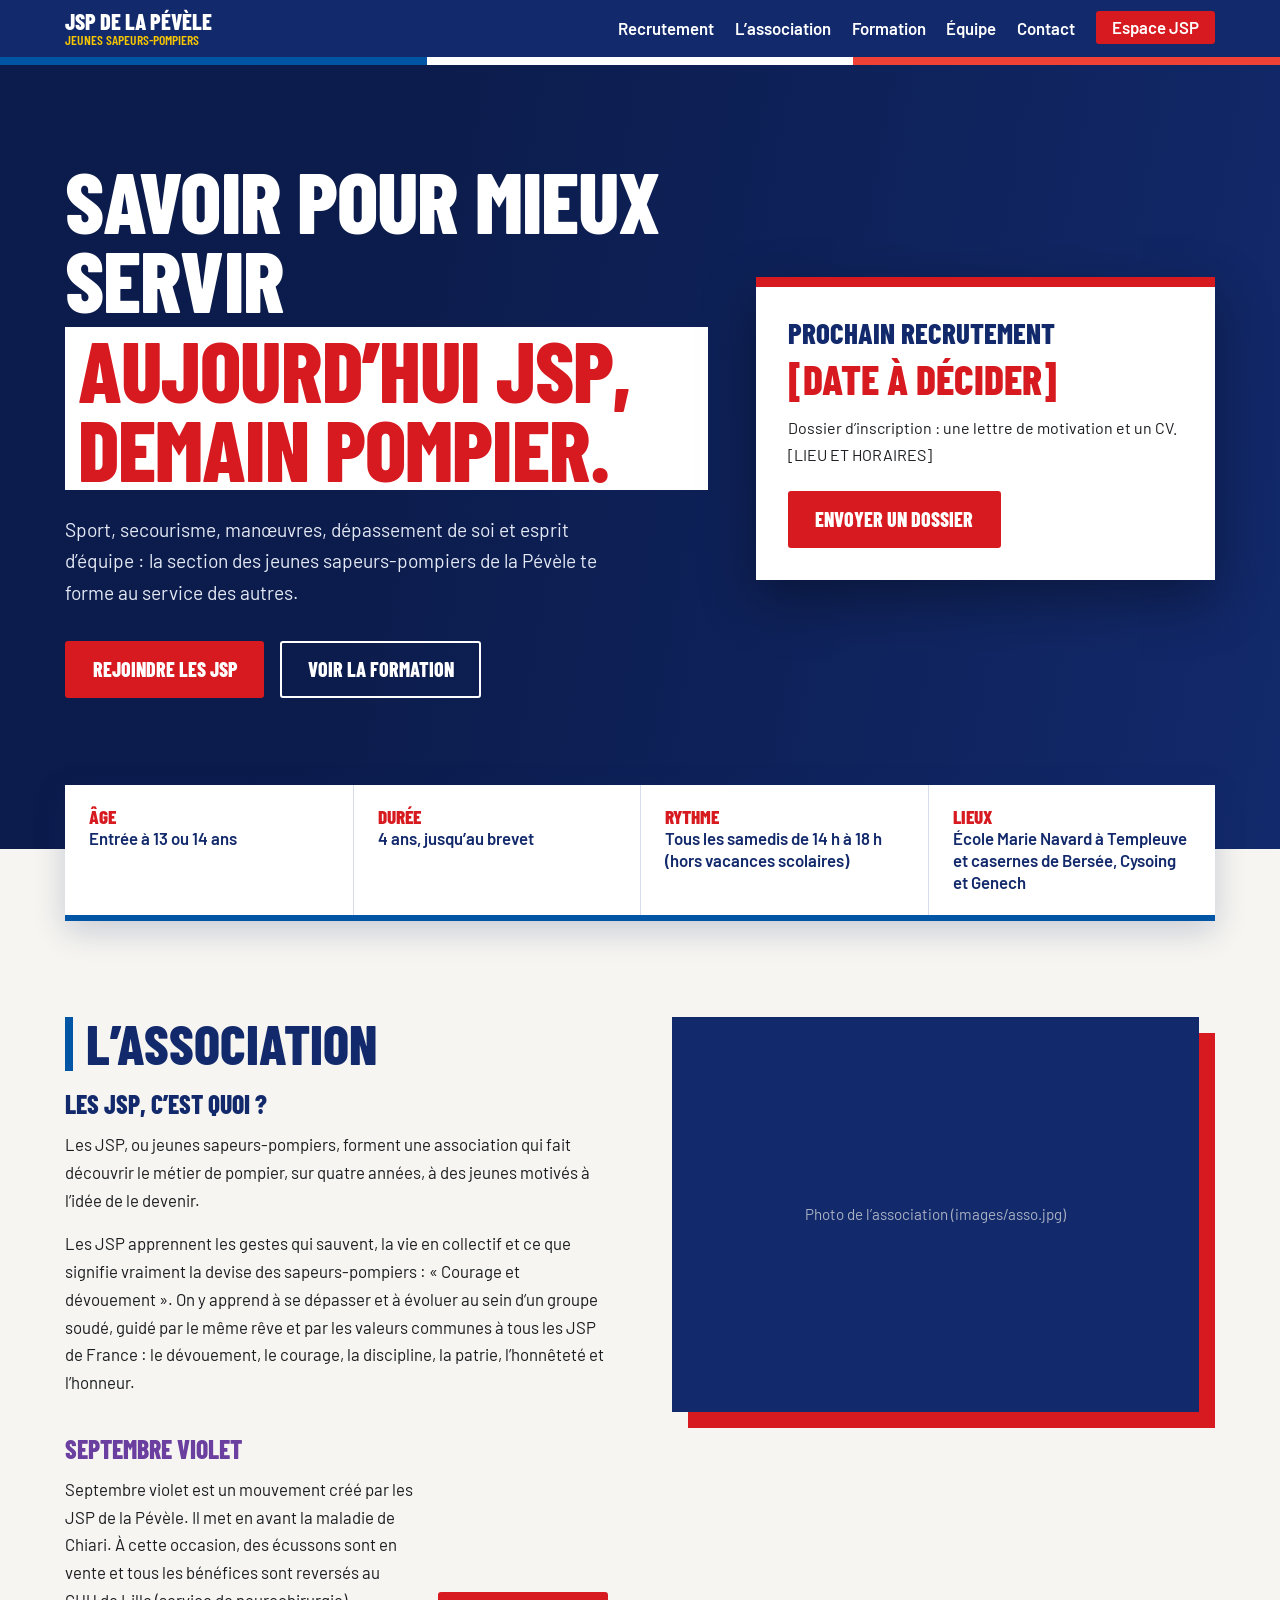
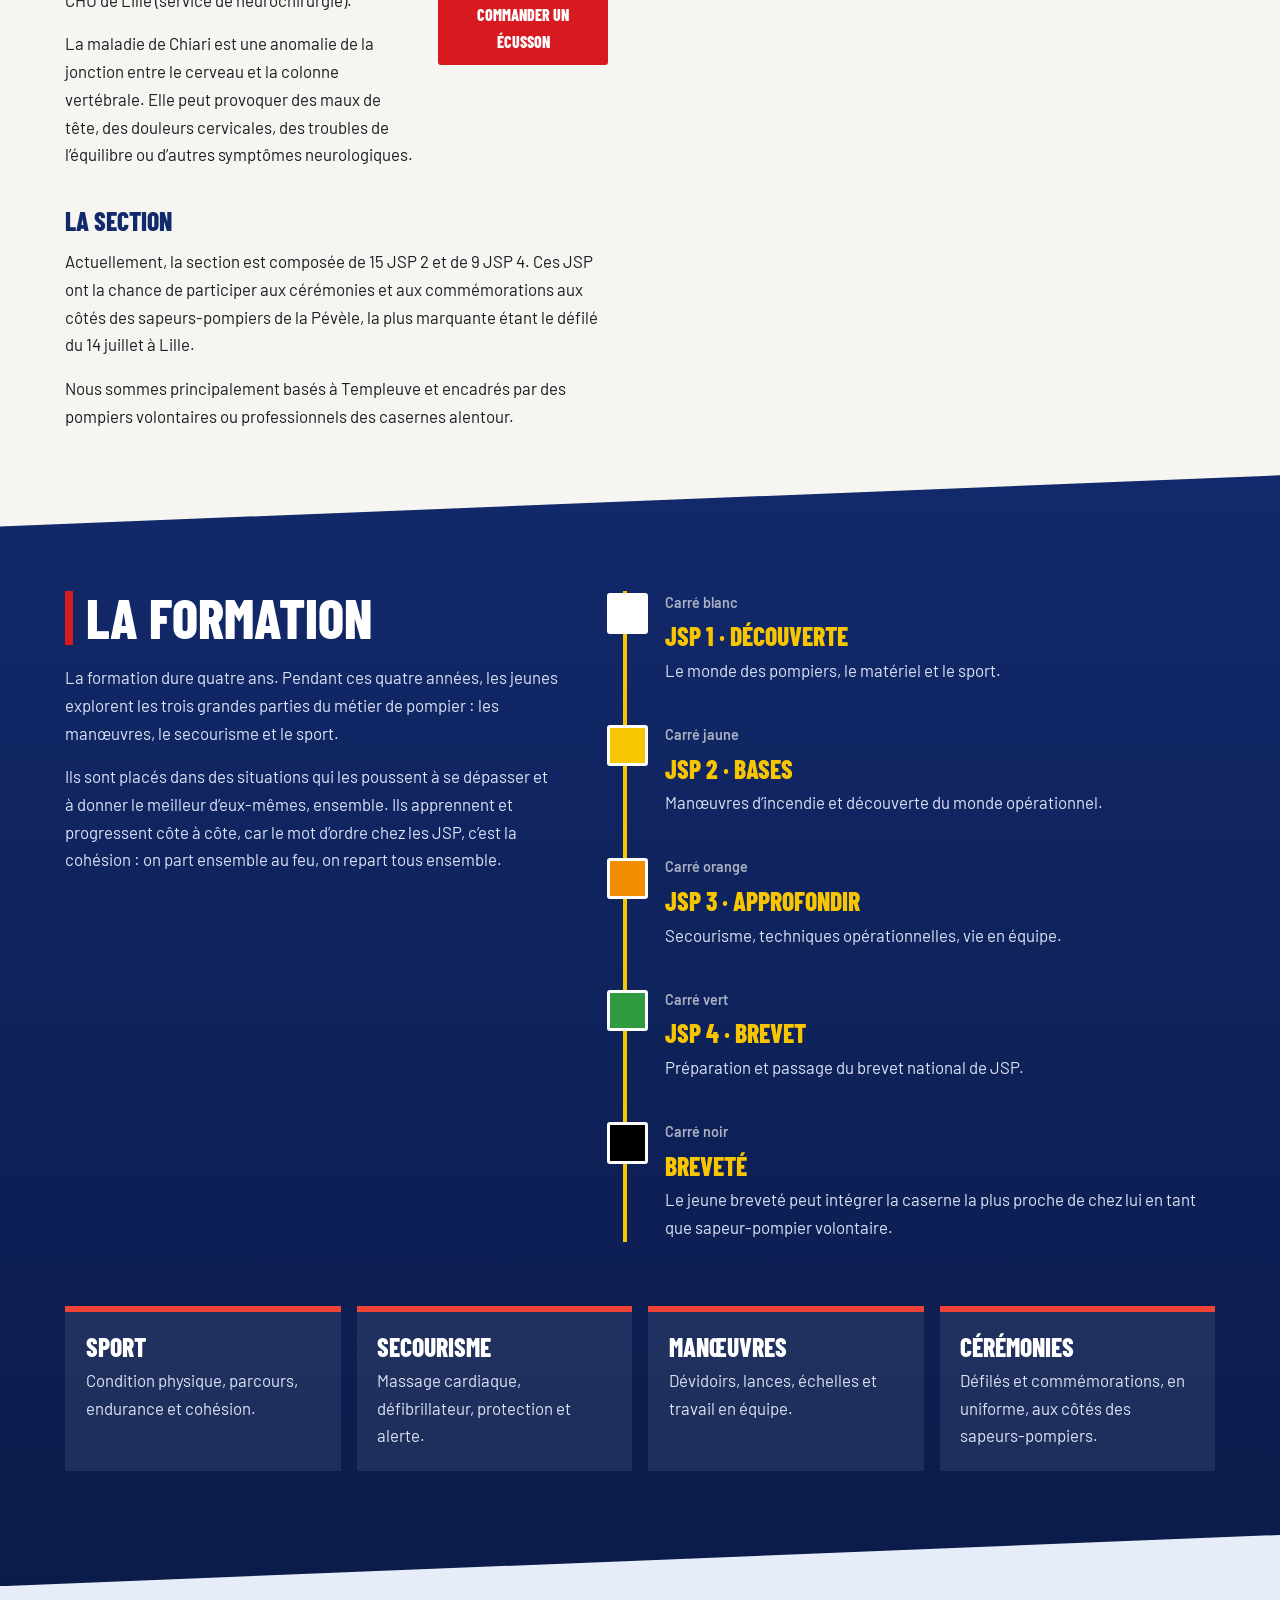
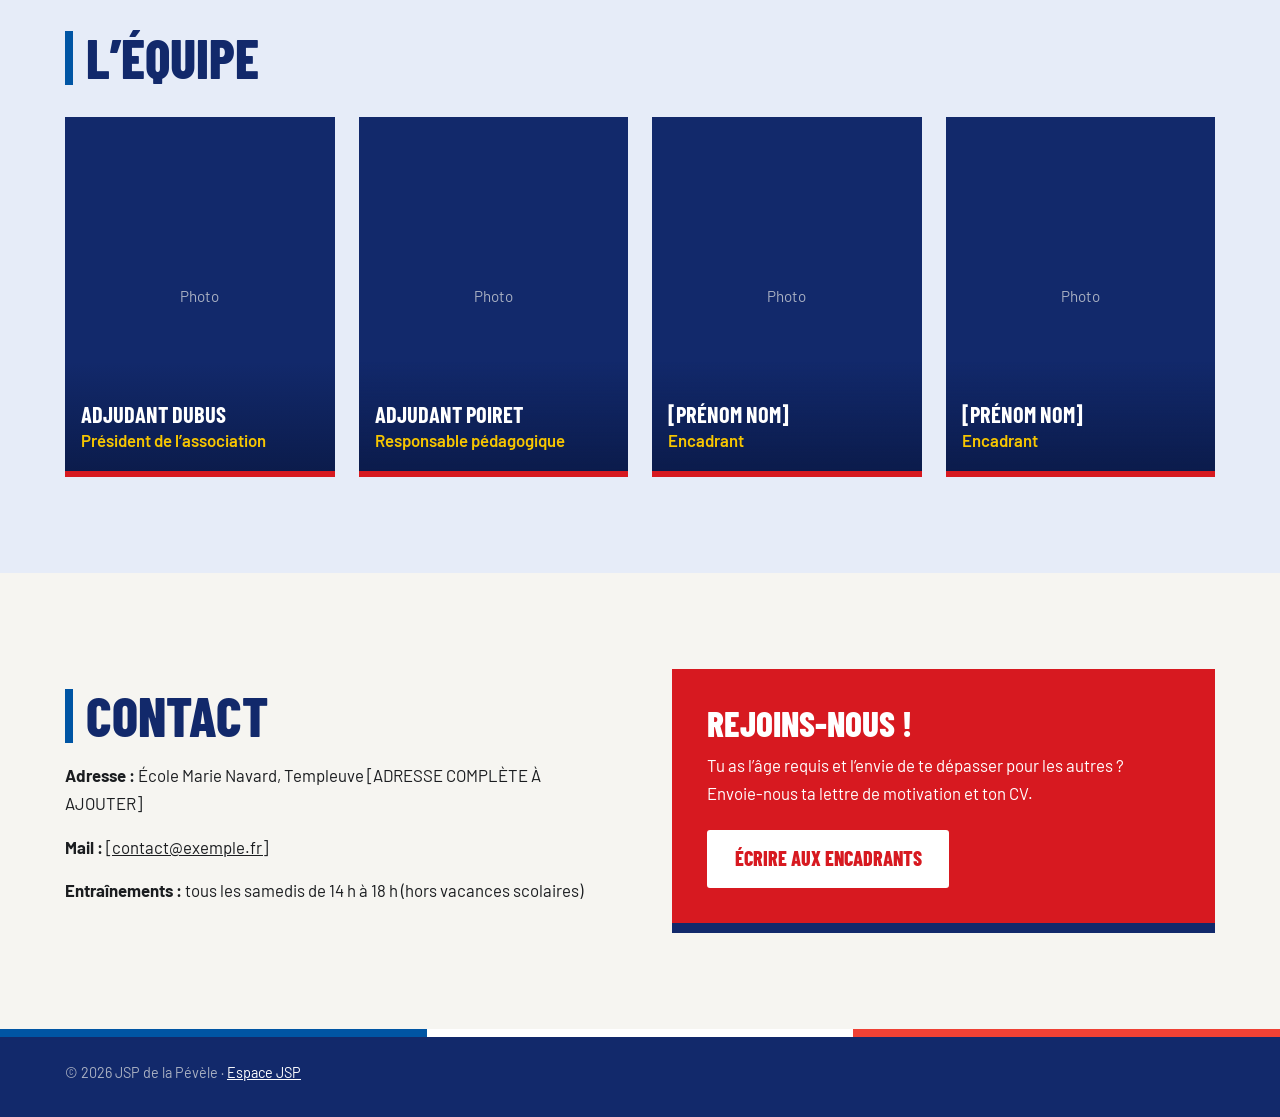
==== index.html @ c18fef90 "Add files via upload" ====
<!DOCTYPE html> <!-- Indique au navigateur que c'est une page web moderne (HTML5) -->
<!--
  ============ NOTE : OÙ METTRE LES PHOTOS ET LES DOSSIERS ============
  Dans ton dépôt GitHub, tout se range comme ça :
    index.html ............. cette page (page publique)
    style.css .............. les couleurs et la mise en page
    espace-jsp.html ........ l'espace JSP CHIFFRÉ (fabriqué par outil-chiffrement.html, ne pas le modifier à la main)
    images/ ................ TOUTES les photos du site (publiques, visibles par tout le monde) :
        logo.png ........... le logo (de préférence sur fond transparent)
        hero.jpg ........... la grande photo horizontale du haut de la page d'accueil
        asso.jpg ........... la photo de la section « L'association »
        ecusson.png ........ l'écusson Septembre violet (section « L'association »)
        membre1.jpg à membre4.jpg ... les photos des membres de l'équipe (format portrait)
    prive/ ................. sur TON ordinateur uniquement (jamais publié) :
        espace-jsp.html .... la version en clair de l'espace JSP (celle que tu modifies)
        docs/ .............. les PDF de l'espace JSP (reglement.pdf, secourisme.pdf...)
  Les noms de fichiers doivent être écrits exactement pareil, avec les mêmes majuscules et la même extension.
-->
<html lang="fr"> <!-- Début de la page ; lang="fr" = en français -->
<head> <!-- Début des infos techniques (invisibles sur la page) -->
<meta charset="utf-8"> <!-- Affiche correctement les accents -->
<meta name="viewport" content="width=device-width, initial-scale=1"> <!-- Adapte la page à la largeur d'un téléphone -->
<title>JSP de la Pévèle – Jeunes sapeurs-pompiers</title> <!-- Titre de l'onglet et des résultats Google -->
<meta name="description" content="Section de jeunes sapeurs-pompiers de la Pévèle : formation, recrutement et présentation de l’association."> <!-- Phrase affichée sous le titre dans Google -->
<link rel="icon" href="images/logo.png"> <!-- Petite icône de l'onglet (ton logo). NOTE : le fichier se trouve dans le dossier images/ et s'appelle logo.png -->
<link rel="preconnect" href="https://fonts.googleapis.com"> <!-- Prépare la connexion à Google Fonts -->
<link rel="preconnect" href="https://fonts.gstatic.com" crossorigin> <!-- Idem pour les fichiers de polices -->
<link href="https://fonts.googleapis.com/css2?family=Barlow+Condensed:wght@600;800&family=Barlow:wght@400;600&display=swap" rel="stylesheet"> <!-- Charge les polices Barlow Condensed (titres) et Barlow (texte) -->
<link rel="stylesheet" href="style.css"> <!-- Relie la page au fichier de style -->
</head> <!-- Fin des infos techniques -->
<body> <!-- Début de la partie visible -->

<header class="entete"> <!-- Barre bleue du haut, avec bande tricolore dessous -->
  <div class="wrap"> <!-- Conteneur centré -->
    <a class="marque" href="#haut"> <!-- Logo + nom : un clic remonte en haut -->
      <img src="images/logo.png" alt="" onerror="this.style.display='none'"> <!-- Ton logo (images/logo.png) ; caché s'il n'existe pas encore -->
      <span>JSP de la Pévèle<small>Jeunes sapeurs-pompiers</small></span> <!-- Nom de l'asso et sous-titre en petit jaune -->
    </a> <!-- Fin du lien logo + nom -->
    <nav aria-label="Navigation principale"> <!-- Zone de navigation -->
      <ul class="menu"> <!-- Liste des liens -->
        <li><a href="#recrutement">Recrutement</a></li> <!-- Descend à la carte de recrutement -->
        <li><a href="#asso">L’association</a></li> <!-- Descend à la présentation -->
        <li><a href="#formation">Formation</a></li> <!-- Descend à la formation -->
        <li><a href="#equipe">Équipe</a></li> <!-- Descend à l'équipe -->
        <li><a href="#contact">Contact</a></li> <!-- Descend au contact -->
        <li><a class="acces" href="espace-jsp.html">Espace JSP</a></li> <!-- Bouton rouge vers l'espace protégé -->
      </ul> <!-- Fin de la liste -->
    </nav> <!-- Fin de la navigation -->
  </div> <!-- Fin du conteneur -->
</header> <!-- Fin de l'en-tête -->

<main id="haut"> <!-- Contenu principal ; id="haut" = cible du lien du logo -->

  <div class="hero"> <!-- Grand écran d'accueil avec la photo de fond. NOTE PHOTO : mets ta grande photo horizontale dans le dossier images/ sous le nom hero.jpg (pour changer le nom, modifie la ligne « .hero » dans style.css) -->
    <div class="wrap"> <!-- Conteneur centré : deux colonnes (texte / carte) -->
      <div> <!-- Colonne de gauche : titre et boutons -->
        <h1>Savoir pour mieux servir <span>Aujourd’hui JSP, demain pompier.</span></h1> <!-- Gros titre ; le span met la 2e partie en rouge sur blanc -->
        <p>Sport, secourisme, manœuvres, dépassement de soi et esprit d’équipe : la section des jeunes sapeurs-pompiers de la Pévèle te forme au service des autres.</p> <!-- Phrase d'accroche -->
        <div class="boutons"> <!-- Groupe de deux boutons -->
          <a class="btn" href="#recrutement">Rejoindre les JSP</a> <!-- Bouton rouge vers le recrutement -->
          <a class="btn clair" href="#formation">Voir la formation</a> <!-- Bouton transparent vers la formation -->
        </div> <!-- Fin des boutons -->
      </div> <!-- Fin de la colonne de gauche -->
      <aside class="carte-recrut" id="recrutement"> <!-- Colonne de droite : carte blanche du prochain recrutement -->
        <h2>Prochain recrutement</h2> <!-- Titre de la carte -->
        <p class="date">[DATE À DÉCIDER]</p> <!-- Date en grand : remplace le texte entre crochets quand elle sera connue -->
        <p>Dossier d’inscription : une lettre de motivation et un CV. [LIEU ET HORAIRES]</p> <!-- Ce qu'il faut savoir pour candidater -->
        <a class="btn" href="#contact">Envoyer un dossier</a> <!-- Bouton qui descend vers le contact -->
      </aside> <!-- Fin de la carte -->
    </div> <!-- Fin du conteneur -->
  </div> <!-- Fin du hero -->

  <div class="wrap essentiel"> <!-- Bandeau « l'essentiel » qui chevauche le bas du hero -->
    <div><h3>Âge</h3><p>Entrée à 13 ou 14 ans</p></div> <!-- Info 1 : âge d'entrée -->
    <div><h3>Durée</h3><p>4 ans, jusqu’au brevet</p></div> <!-- Info 2 : durée de la formation -->
    <div><h3>Rythme</h3><p>Tous les samedis de 14 h à 18 h (hors vacances scolaires)</p></div> <!-- Info 3 : quand ont lieu les séances -->
    <div><h3>Lieux</h3><p>École Marie Navard à Templeuve et casernes de Bersée, Cysoing et Genech</p></div> <!-- Info 4 : où -->
  </div> <!-- Fin du bandeau -->

  <section id="asso"> <!-- Section de présentation de l'association -->
    <div class="wrap deux haut"> <!-- Deux colonnes : texte à gauche, photo à droite (en haut) -->
      <div class="asso-texte"> <!-- Colonne de texte -->
        <h2>L’association</h2> <!-- Titre -->

        <h3>Les JSP, c’est quoi ?</h3> <!-- Premier sous-titre -->
        <p>Les JSP, ou jeunes sapeurs-pompiers, forment une association qui fait découvrir le métier de pompier, sur quatre années, à des jeunes motivés à l’idée de le devenir.</p> <!-- Premier paragraphe -->
        <p>Les JSP apprennent les gestes qui sauvent, la vie en collectif et ce que signifie vraiment la devise des sapeurs-pompiers : « Courage et dévouement ». On y apprend à se dépasser et à évoluer au sein d’un groupe soudé, guidé par le même rêve et par les valeurs communes à tous les JSP de France : le dévouement, le courage, la discipline, la patrie, l’honnêteté et l’honneur.</p> <!-- Deuxième paragraphe : les valeurs -->

        <h3 class="titre-violet">Septembre violet</h3> <!-- Sous-titre en violet : l'opération de solidarité -->
        <div class="violet"> <!-- Bloc à deux colonnes : texte à gauche, écusson à droite -->
          <div> <!-- Colonne de texte -->
            <p>Septembre violet est un mouvement créé par les JSP de la Pévèle. Il met en avant la maladie de Chiari. À cette occasion, des écussons sont en vente et tous les bénéfices sont reversés au CHU de Lille (service de neurochirurgie).</p> <!-- Présentation de l'opération -->
            <p>La maladie de Chiari est une anomalie de la jonction entre le cerveau et la colonne vertébrale. Elle peut provoquer des maux de tête, des douleurs cervicales, des troubles de l’équilibre ou d’autres symptômes neurologiques.</p> <!-- Explication de la maladie -->
          </div> <!-- Fin de la colonne de texte -->
          <figure> <!-- Colonne de droite : l'écusson et le lien pour en commander -->
            <img src="images/ecusson.png" alt="Écusson Septembre violet" onerror="this.style.display='none'"> <!-- NOTE PHOTO : mets l'image de l'écusson dans le dossier images/ sous le nom ecusson.png ; cachée tant qu'elle n'existe pas -->
            <a class="btn" href="#contact">Commander un écusson</a> <!-- Bouton de commande. NOTE : remplace #contact par le lien de commande, par exemple https://... -->
          </figure> <!-- Fin de la colonne de l'écusson -->
        </div> <!-- Fin du bloc Septembre violet -->

        <h3>La section</h3> <!-- Sous-titre : la section aujourd'hui -->
        <p>Actuellement, la section est composée de 15 JSP 2 et de 9 JSP 4. Ces JSP ont la chance de participer aux cérémonies et aux commémorations aux côtés des sapeurs-pompiers de la Pévèle, la plus marquante étant le défilé du 14 juillet à Lille.</p> <!-- Premier paragraphe : effectifs et cérémonies -->
        <p>Nous sommes principalement basés à Templeuve et encadrés par des pompiers volontaires ou professionnels des casernes alentour.</p> <!-- Deuxième paragraphe : lieu et encadrement -->
      </div> <!-- Fin de la colonne de texte -->
      <div class="photo decale" style="background-image:url(images/asso.jpg)">Photo de l’association (images/asso.jpg)</div> <!-- NOTE PHOTO : mets ta photo dans le dossier images/ sous le nom asso.jpg ; un bloc rouge est décalé derrière ; le texte s'affiche tant qu'il n'y a pas de photo -->
    </div> <!-- Fin des deux colonnes -->
  </section> <!-- Fin de la présentation -->

  <section class="formation" id="formation"> <!-- Section bleue aux bords en diagonale : la formation -->
    <div class="wrap"> <!-- Conteneur centré -->
      <div class="formation-grille"> <!-- Deux colonnes : texte / frise des grades -->
        <div> <!-- Colonne de gauche -->
          <h2>La formation</h2> <!-- Titre -->
          <p>La formation dure quatre ans. Pendant ces quatre années, les jeunes explorent les trois grandes parties du métier de pompier : les manœuvres, le secourisme et le sport.</p> <!-- Premier paragraphe -->
          <p>Ils sont placés dans des situations qui les poussent à se dépasser et à donner le meilleur d’eux-mêmes, ensemble. Ils apprennent et progressent côte à côte, car le mot d’ordre chez les JSP, c’est la cohésion : on part ensemble au feu, on repart tous ensemble.</p> <!-- Deuxième paragraphe -->
        </div> <!-- Fin de la colonne de gauche -->
        <ol class="chrono"> <!-- Frise verticale : un carré de la couleur du grade est ajouté devant chaque ligne par le CSS -->
          <li><span class="grade">Carré blanc</span><h3>JSP 1 · Découverte</h3><p>Le monde des pompiers, le matériel et le sport.</p></li> <!-- Grade 1 : blanc -->
          <li><span class="grade">Carré jaune</span><h3>JSP 2 · Bases</h3><p>Manœuvres d’incendie et découverte du monde opérationnel.</p></li> <!-- Grade 2 : jaune -->
          <li><span class="grade">Carré orange</span><h3>JSP 3 · Approfondir</h3><p>Secourisme, techniques opérationnelles, vie en équipe.</p></li> <!-- Grade 3 : orange -->
          <li><span class="grade">Carré vert</span><h3>JSP 4 · Brevet</h3><p>Préparation et passage du brevet national de JSP.</p></li> <!-- Grade 4 : vert -->
          <li><span class="grade">Carré noir</span><h3>Breveté</h3><p>Le jeune breveté peut intégrer la caserne la plus proche de chez lui en tant que sapeur-pompier volontaire.</p></li> <!-- Grade 5 : noir -->
        </ol> <!-- Fin de la frise -->
      </div> <!-- Fin de la grille -->
      <div class="activites"> <!-- Les 4 activités en tuiles -->
        <div><h3>Sport</h3><p>Condition physique, parcours, endurance et cohésion.</p></div> <!-- Activité : sport -->
        <div><h3>Secourisme</h3><p>Massage cardiaque, défibrillateur, protection et alerte.</p></div> <!-- Activité : secourisme -->
        <div><h3>Manœuvres</h3><p>Dévidoirs, lances, échelles et travail en équipe.</p></div> <!-- Activité : manœuvres -->
        <div><h3>Cérémonies</h3><p>Défilés et commémorations, en uniforme, aux côtés des sapeurs-pompiers.</p></div> <!-- Activité : cérémonies -->
      </div> <!-- Fin des activités -->
    </div> <!-- Fin du conteneur -->
  </section> <!-- Fin de la formation -->

  <section class="fond-bleu-clair" id="equipe"> <!-- Section sur fond bleu pâle : l'équipe -->
    <div class="wrap"> <!-- Conteneur centré -->
      <h2>L’équipe</h2> <!-- Titre -->
      <div class="equipe"> <!-- Grille des membres -->
        <figure class="membre"><div class="photo" style="background-image:url(images/membre1.jpg)">Photo</div><figcaption><strong>Adjudant Dubus</strong><span>Président de l’association</span></figcaption></figure> <!-- Membre 1 : photo avec nom et rôle posés dessus. NOTE PHOTO : mets la photo dans images/ sous le nom membre1.jpg (format portrait) -->
        <figure class="membre"><div class="photo" style="background-image:url(images/membre2.jpg)">Photo</div><figcaption><strong>Adjudant Poiret</strong><span>Responsable pédagogique</span></figcaption></figure> <!-- Membre 2 : photo images/membre2.jpg -->
        <figure class="membre"><div class="photo" style="background-image:url(images/membre3.jpg)">Photo</div><figcaption><strong>[Prénom NOM]</strong><span>Encadrant</span></figcaption></figure> <!-- Membre 3 : photo images/membre3.jpg -->
        <figure class="membre"><div class="photo" style="background-image:url(images/membre4.jpg)">Photo</div><figcaption><strong>[Prénom NOM]</strong><span>Encadrant</span></figcaption></figure> <!-- Membre 4 : photo images/membre4.jpg ; pour ajouter un membre, copie-colle une ligne et change le nom de la photo -->
      </div> <!-- Fin de la grille -->
    </div> <!-- Fin du conteneur -->
  </section> <!-- Fin de l'équipe -->

  <section class="contact" id="contact"> <!-- Section de contact -->
    <div class="wrap deux"> <!-- Deux colonnes : infos à gauche, carte rouge à droite -->
      <div> <!-- Colonne des infos -->
        <h2>Contact</h2> <!-- Titre -->
        <p><strong>Adresse :</strong> École Marie Navard, Templeuve [ADRESSE COMPLÈTE À AJOUTER]</p> <!-- Où se trouve la section -->
        <p><strong>Mail :</strong> <a href="mailto:contact@exemple.fr">[contact@exemple.fr]</a></p> <!-- Adresse mail cliquable : à changer aux deux endroits -->
        <p><strong>Entraînements :</strong> tous les samedis de 14 h à 18 h (hors vacances scolaires)</p> <!-- Quand ont lieu les séances -->
      </div> <!-- Fin de la colonne des infos -->
      <div class="appel"> <!-- Grande carte rouge -->
        <h3>Rejoins-nous !</h3> <!-- Titre de la carte -->
        <p>Tu as l’âge requis et l’envie de te dépasser pour les autres ? Envoie-nous ta lettre de motivation et ton CV.</p> <!-- Message d'appel -->
        <a class="btn" href="mailto:contact@exemple.fr">Écrire aux encadrants</a> <!-- Bouton qui ouvre le mail (même adresse à changer) -->
      </div> <!-- Fin de la carte -->
    </div> <!-- Fin des deux colonnes -->
  </section> <!-- Fin du contact -->

</main> <!-- Fin du contenu principal -->

<footer class="pied"> <!-- Pied de page bleu (la bande tricolore est ajoutée en haut par le CSS) -->
  <div class="wrap">© 2026 JSP de la Pévèle · <a href="espace-jsp.html">Espace JSP</a></div> <!-- Copyright + lien vers l'espace privé -->
</footer> <!-- Fin du pied de page -->

</body> <!-- Fin de la partie visible -->
</html> <!-- Fin de la page -->
---- style.css ----
/* =====================================================
   STYLE.CSS : l'apparence du site (couleurs, tailles, mise en page)
   Utilisé par index.html ET espace-jsp.html
   ===================================================== */

/* ---------- 1. VARIABLES (couleurs et polices réutilisées partout) ---------- */
:root{ /* :root = la racine de la page : on y range nos réglages réutilisables */
  --bleu:#12296B; /* bleu marine « bleu pompier » */
  --bleu-fonce:#0B1B4A; /* bleu plus sombre, pour les dégradés */
  --bleu-clair:#E6ECF8; /* bleu très pâle pour certains fonds */
  --france-bleu:#0055A4; /* bleu du drapeau français */
  --france-rouge:#EF4135; /* rouge du drapeau français */
  --feu:#D71920; /* rouge pompier : boutons, badges */
  --feu-fonce:#A80F15; /* rouge foncé pour le survol des boutons */
  --reflet:#F7C600; /* jaune des bandes réfléchissantes */
  --os:#F6F5F1; /* blanc crème : fond de la page */
  --texte-sombre:#1B1D20; /* presque noir : texte courant */
  --gris:#A9B0C2; /* gris-bleu : textes secondaires sur fond bleu */
  --tricolore:linear-gradient(90deg,var(--france-bleu) 0 33.33%,#fff 33.33% 66.66%,var(--france-rouge) 66.66% 100%); /* bande bleu-blanc-rouge horizontale */
  --titre:'Barlow Condensed','Arial Narrow',Impact,sans-serif; /* police des titres (avec polices de secours) */
  --texte:'Barlow',system-ui,-apple-system,'Segoe UI',Arial,sans-serif; /* police du texte (avec polices de secours) */
}

/* ---------- 2. RÉGLAGES DE BASE ---------- */
*{ /* * = tous les éléments */
  box-sizing:border-box; /* la largeur d'un bloc inclut son padding et sa bordure */
  margin:0; /* supprime les marges par défaut du navigateur */
}
html{ /* l'ensemble de la page */
  scroll-behavior:smooth; /* défilement doux quand on clique sur un lien du menu */
  scroll-padding-top:5rem; /* la cible d'un lien s'arrête sous l'en-tête fixe */
}
body{ /* le corps de la page */
  font-family:var(--texte); /* police du texte */
  font-size:1.05rem; /* taille du texte */
  line-height:1.65; /* espace entre les lignes */
  color:var(--texte-sombre); /* couleur du texte */
  background:var(--os); /* fond de la page */
}
img{ /* toutes les images */
  max-width:100%; /* jamais plus larges que leur bloc */
  display:block; /* supprime le petit espace sous les images */
}
a{ /* tous les liens */
  color:inherit; /* ils gardent la couleur du texte autour */
}
:focus-visible{ /* élément sélectionné au clavier (touche Tab) */
  outline:3px solid var(--reflet); /* contour jaune bien visible */
  outline-offset:3px; /* petit écart avec l'élément */
}
.wrap{ /* conteneur : centre le contenu et limite sa largeur */
  width:min(1150px,92%); /* 1150 px maximum, sinon 92 % de l'écran */
  margin-inline:auto; /* marges gauche/droite automatiques = centré */
}

/* ---------- 3. EN-TÊTE ---------- */
.entete{ /* la barre du haut */
  position:sticky; /* reste collée en haut quand on descend */
  top:0; /* collée tout en haut */
  z-index:10; /* passe devant le reste */
  background:var(--bleu); /* fond bleu pompier */
  color:#fff; /* texte blanc */
}
.entete::after{ /* élément ajouté sous l'en-tête : la bande tricolore */
  content:""; /* contenu vide (obligatoire pour afficher un ::after) */
  position:absolute; /* placé par rapport à l'en-tête */
  top:100%; /* juste sous le bas de l'en-tête */
  left:0; /* depuis le bord gauche */
  right:0; /* jusqu'au bord droit */
  height:8px; /* épaisseur */
  background:var(--tricolore); /* bleu, blanc, rouge */
}
.entete .wrap{ /* contenu centré de l'en-tête */
  display:flex; /* logo et menu côte à côte */
  align-items:center; /* centrés verticalement */
  justify-content:space-between; /* logo à gauche, menu à droite */
  gap:1rem; /* espace minimum entre les deux */
  flex-wrap:wrap; /* le menu passe à la ligne si manque de place */
  padding-block:.6rem; /* espace au-dessus et en dessous */
}
.marque{ /* bloc logo + nom de l'asso */
  display:flex; /* logo et texte côte à côte */
  align-items:center; /* alignés verticalement */
  gap:.7rem; /* espace entre logo et texte */
  text-decoration:none; /* pas de soulignement */
  font-family:var(--titre); /* police des titres */
  font-weight:800; /* très gras */
  font-size:1.4rem; /* taille */
  line-height:1.05; /* lignes serrées */
  text-transform:uppercase; /* majuscules */
}
.marque img{ /* le logo */
  height:48px; /* hauteur */
  width:auto; /* largeur proportionnelle */
}
.marque small{ /* sous-titre sous le nom */
  display:block; /* passe sous le nom */
  font-weight:600; /* semi-gras */
  font-size:.85rem; /* petit */
  color:var(--reflet); /* jaune */
}
.menu{ /* la liste des liens du menu */
  display:flex; /* liens côte à côte */
  flex-wrap:wrap; /* retour à la ligne si besoin */
  gap:.3rem 1.3rem; /* espace vertical puis horizontal */
  list-style:none; /* pas de puces */
  padding:0; /* pas de retrait */
  align-items:center; /* alignés verticalement */
}
.menu a{ /* un lien du menu */
  text-decoration:none; /* pas de soulignement */
  font-weight:600; /* semi-gras */
}
.menu a:hover{ /* souris dessus */
  color:var(--reflet); /* devient jaune */
}
.menu .acces{ /* bouton « Espace JSP » */
  background:var(--feu); /* fond rouge */
  padding:.4rem 1rem; /* espace intérieur */
  border-radius:3px; /* coins légèrement arrondis */
}
.menu .acces:hover{ /* souris sur le bouton */
  background:var(--feu-fonce); /* rouge foncé */
  color:#fff; /* texte blanc */
}

/* ---------- 4. BOUTONS ---------- */
.btn{ /* bouton rouge */
  display:inline-block; /* bloc de la taille de son texte */
  font-family:var(--titre); /* police des titres */
  font-weight:800; /* très gras */
  font-size:1.25rem; /* taille */
  text-transform:uppercase; /* majuscules */
  text-decoration:none; /* pas de soulignement */
  padding:.65rem 1.6rem; /* espace intérieur */
  border-radius:3px; /* coins légèrement arrondis */
  background:var(--feu); /* fond rouge */
  color:#fff; /* texte blanc */
  border:2px solid var(--feu); /* bordure rouge */
  transition:background .15s; /* changement de couleur progressif */
}
.btn:hover{ /* souris dessus */
  background:var(--feu-fonce); /* rouge foncé */
  border-color:var(--feu-fonce); /* bordure assortie */
}
.btn.clair{ /* variante transparente à bordure blanche */
  background:transparent; /* pas de fond */
  border-color:#fff; /* bordure blanche */
}
.btn.clair:hover{ /* souris sur la variante claire */
  background:#fff; /* fond blanc */
  color:var(--bleu); /* texte bleu */
}
.btn.bleu{ /* variante bleue */
  background:var(--bleu); /* fond bleu pompier */
  border-color:var(--bleu); /* bordure assortie */
}
.btn.bleu:hover{ /* souris sur la variante bleue */
  background:var(--bleu-fonce); /* bleu plus sombre */
  border-color:var(--bleu-fonce); /* bordure assortie */
}

/* ---------- 5. HERO : grand écran d'accueil ---------- */
.hero{ /* le grand bloc du haut. NOTE PHOTO : la photo de fond est le fichier images/hero.jpg (dans le dossier images/) ; pour changer de photo, remplace-le ou change son nom dans la ligne « background » plus bas */
  min-height:88vh; /* au moins 88 % de la hauteur de l'écran */
  display:flex; /* sert à centrer le contenu verticalement */
  align-items:center; /* centré verticalement */
  color:#fff; /* texte blanc */
  background:linear-gradient(100deg,rgba(11,27,74,.95) 30%,rgba(18,41,107,.5)),url(images/hero.jpg) center/cover no-repeat,var(--bleu); /* voile bleu foncé, puis photo images/hero.jpg, puis bleu uni si la photo manque */
  padding-block:5rem 8rem; /* espace en haut et en bas (le bas laisse la place au bandeau « L'essentiel ») */
}
.hero .wrap{ /* le contenu du hero */
  display:grid; /* grille à deux colonnes */
  grid-template-columns:1.4fr 1fr; /* colonne texte plus large que la colonne carte */
  gap:3rem; /* espace entre les colonnes */
  align-items:center; /* centrées verticalement */
}
.hero h1{ /* le gros titre */
  font-family:var(--titre); /* police des titres */
  font-weight:800; /* très gras */
  text-transform:uppercase; /* majuscules */
  font-size:clamp(2.6rem,7vw,5.4rem); /* très grand mais un peu moins, car le titre est plus long ; adapté à l'écran */
  line-height:.92; /* lignes serrées */
  letter-spacing:-.01em; /* lettres un peu rapprochées */
}
.hero h1 span{ /* 2e partie du titre */
  display:block; /* sur sa propre ligne */
  color:var(--feu); /* texte rouge */
  background:#fff; /* sur fond blanc */
  width:fit-content; /* le fond colle au texte */
  padding:.02em .15em; /* petit espace autour */
  margin-top:.1em; /* léger écart avec la ligne du dessus */
}
.hero p{ /* texte sous le titre */
  max-width:36rem; /* largeur limitée */
  font-size:1.2rem; /* un peu plus grand */
  margin-top:1.5rem; /* écart avec le titre */
  color:#E4E9F5; /* blanc bleuté */
}
.boutons{ /* groupe de boutons */
  display:flex; /* côte à côte */
  gap:1rem; /* espace entre eux */
  flex-wrap:wrap; /* retour à la ligne sur petit écran */
  margin-top:2rem; /* écart avec le texte */
}
.carte-recrut{ /* la carte blanche du prochain recrutement, à droite du hero */
  background:#fff; /* fond blanc */
  color:var(--texte-sombre); /* texte sombre */
  border-top:10px solid var(--feu); /* gros trait rouge au-dessus */
  padding:2rem; /* espace intérieur */
  box-shadow:0 20px 50px rgba(0,0,0,.35); /* grande ombre pour la faire ressortir */
}
.carte-recrut h2{ /* titre de la carte */
  font-size:1.8rem; /* plus petit qu'un titre de section */
  border:0; /* pas de barre à gauche */
  padding:0; /* pas de retrait */
  margin-bottom:.6rem; /* espace sous le titre */
}
.carte-recrut .date{ /* la date du recrutement */
  font-family:var(--titre); /* police des titres */
  font-weight:800; /* très gras */
  font-size:2.6rem; /* grande taille */
  line-height:1; /* lignes serrées */
  text-transform:uppercase; /* majuscules */
  color:var(--feu); /* rouge */
  margin-bottom:1rem; /* espace sous la date */
}
.carte-recrut p{ /* texte de la carte (écrase le style du hero) */
  font-size:1rem; /* taille normale */
  color:var(--texte-sombre); /* texte sombre */
  margin:0 0 1.4rem; /* marge en bas seulement */
}

/* ---------- 6. BANDEAU « L'ESSENTIEL » ---------- */
.essentiel{ /* bandeau d'infos qui chevauche le bas du hero */
  position:relative; /* nécessaire pour utiliser z-index */
  z-index:2; /* passe devant le hero */
  margin-top:-4rem; /* remonte sur le hero */
  background:#fff; /* fond blanc */
  box-shadow:0 10px 30px rgba(18,41,107,.2); /* ombre bleutée */
  display:grid; /* grille */
  grid-template-columns:repeat(auto-fit,minmax(190px,1fr)); /* autant de colonnes que la place permet */
  border-bottom:6px solid var(--france-bleu); /* trait bleu en bas */
}
.essentiel div{ /* chaque info du bandeau */
  padding:1.3rem 1.5rem; /* espace intérieur */
}
.essentiel div+div{ /* toute info qui suit une autre */
  border-left:1px solid #D5DCEE; /* fine ligne de séparation à gauche */
}
.essentiel h3{ /* le titre de chaque info (Âge, Durée...) */
  color:var(--feu); /* rouge */
  font-size:1.2rem; /* petit titre */
  margin-bottom:.1rem; /* petit espace sous le titre */
}
.essentiel p{ /* le texte de chaque info */
  font-weight:600; /* semi-gras */
  color:var(--bleu); /* bleu pompier */
  line-height:1.3; /* lignes serrées */
}

/* ---------- 7. SECTIONS ET TITRES ---------- */
section{ /* chaque grande section */
  padding-block:clamp(3.5rem,8vw,6rem); /* espace au-dessus et en dessous */
}
h2{ /* titres de section */
  font-family:var(--titre); /* police des titres */
  font-weight:800; /* très gras */
  text-transform:uppercase; /* majuscules */
  font-size:clamp(2.2rem,5vw,3.4rem); /* grande taille adaptée */
  line-height:1; /* lignes serrées */
  margin-bottom:1.2rem; /* espace sous le titre */
  padding-left:.8rem; /* espace entre la barre et le texte */
  border-left:8px solid var(--france-bleu); /* barre bleue à gauche */
  color:var(--bleu); /* bleu pompier */
}
h3{ /* sous-titres */
  font-family:var(--titre); /* police des titres */
  font-weight:800; /* très gras */
  text-transform:uppercase; /* majuscules */
  font-size:1.6rem; /* taille */
  line-height:1.1; /* lignes serrées */
  margin-bottom:.4rem; /* espace sous le sous-titre */
}
.deux{ /* mise en page à deux colonnes */
  display:grid; /* grille */
  grid-template-columns:1fr 1fr; /* deux colonnes égales */
  gap:clamp(2rem,5vw,4.5rem); /* espace entre colonnes */
  align-items:center; /* centrées verticalement */
}
.deux p+p{ /* un paragraphe qui suit un autre */
  margin-top:1rem; /* petit espace entre les deux */
}
.photo{ /* cadre photo (ou texte de remplacement) */
  aspect-ratio:4/3; /* proportions 4 sur 3 */
  background:var(--bleu) center/cover; /* fond bleu ; l'image éventuelle remplit le cadre */
  display:grid; /* grille pour centrer le texte... */
  place-items:center; /* ...au milieu du cadre */
  color:var(--gris); /* texte gris-bleu */
  font-size:.95rem; /* petit texte */
  text-align:center; /* centré */
  padding:1rem; /* espace intérieur */
}
.photo.decale{ /* photo avec un bloc de couleur décalé derrière */
  box-shadow:16px 16px 0 var(--feu); /* ombre pleine rouge décalée en bas à droite */
  margin:0 16px 16px 0; /* marge pour que l'ombre ne dépasse pas */
}

/* ---------- 7 bis. SECTION ASSOCIATION (texte long, Septembre violet) ---------- */
.deux.haut{ /* variante à deux colonnes où la photo reste en haut */
  align-items:start; /* colonnes alignées en haut, et non centrées */
}
.deux.haut .photo{ /* la photo de cette section */
  position:sticky; /* reste visible pendant qu'on lit le texte */
  top:6rem; /* à 6 rem du haut de l'écran, sous le menu */
}
.asso-texte h3{ /* les sous-titres de la section association */
  margin-top:2.4rem; /* grand espace au-dessus pour aérer */
  margin-bottom:.8rem; /* espace sous le sous-titre */
  color:var(--bleu); /* bleu pompier */
}
.asso-texte h3:first-of-type{ /* le tout premier sous-titre */
  margin-top:0; /* pas d'espace au-dessus (le titre de section est déjà juste avant) */
}
.asso-texte h3.titre-violet{ /* le sous-titre « Septembre violet » */
  color:#6B3FA0; /* violet, couleur de l'opération */
}
.violet{ /* bloc texte + écusson */
  display:grid; /* grille à deux colonnes */
  grid-template-columns:1fr 170px; /* texte à gauche, écusson de 170 px à droite */
  gap:1.5rem; /* espace entre les colonnes */
  align-items:center; /* centrées verticalement */
}
.violet figure{ /* le cadre de l'écusson */
  text-align:center; /* image et bouton centrés */
}
.violet img{ /* l'image de l'écusson */
  width:100%; /* prend toute la largeur de la colonne */
  height:auto; /* hauteur proportionnelle */
}
.violet .btn{ /* le bouton « Commander un écusson » */
  margin-top:.8rem; /* espace au-dessus du bouton */
  font-size:1rem; /* texte plus petit */
  padding:.5rem 1rem; /* bouton plus compact */
}

/* ---------- 8. FORMATION (fond bleu avec bords en diagonale) ---------- */
.formation{ /* section formation */
  position:relative; /* nécessaire pour utiliser z-index */
  z-index:1; /* passe devant les sections voisines qui la chevauchent */
  color:#fff; /* texte blanc */
  background:linear-gradient(180deg,var(--bleu),var(--bleu-fonce)); /* dégradé de bleu */
  clip-path:polygon(0 4vw,100% 0,100% calc(100% - 4vw),0 100%); /* découpe les bords haut et bas en diagonale */
  margin-block:-4vw; /* remonte et descend pour que les diagonales s'emboîtent avec les sections voisines */
  padding-block:calc(4vw + 4rem); /* espace pour ne pas couper le contenu */
}
.formation h2{ /* titre dans la formation */
  color:#fff; /* blanc */
  border-color:var(--feu); /* barre rouge */
}
.formation-grille{ /* grille : texte à gauche, frise à droite */
  display:grid; /* grille */
  grid-template-columns:1fr 1.2fr; /* colonne frise un peu plus large */
  gap:4rem; /* espace entre colonnes */
  align-items:start; /* alignées en haut */
}
.formation-grille p{ /* texte d'intro */
  color:#DCE3F5; /* blanc bleuté */
}
.formation-grille p+p{ /* un paragraphe qui suit un autre dans l'intro */
  margin-top:1rem; /* espace entre les deux paragraphes */
}
.chrono{ /* frise verticale des 5 grades */
  list-style:none; /* pas de puces */
  margin:0; /* pas de marge */
  padding:0 0 0 2.4rem; /* retrait à gauche pour la place des carrés de grade */
  border-left:4px solid var(--reflet); /* ligne verticale jaune */
}
.chrono li{ /* un grade */
  position:relative; /* sert de repère pour le carré de couleur */
  padding-bottom:2.4rem; /* espace avec le grade suivant */
}
.chrono li:last-child{ /* la dernière année */
  padding-bottom:0; /* pas d'espace en dessous */
}
.chrono li::before{ /* le carré de couleur posé sur la ligne */
  content:""; /* contenu vide : c'est juste un carré coloré */
  position:absolute; /* placé par rapport au grade */
  top:.15rem; /* un peu sous le haut du grade */
  left:calc(-2.4rem - 2px - 1.1rem); /* centré exactement sur la ligne jaune */
  width:2.2rem; /* largeur du carré */
  height:2.2rem; /* hauteur du carré */
  border:3px solid #fff; /* contour blanc, pour bien voir même le carré noir */
  border-radius:3px; /* coins à peine arrondis */
  background:#fff; /* couleur par défaut : blanc */
}
.chrono li:nth-child(1)::before{ /* 1er grade : JSP 1 */
  background:#fff; /* carré blanc */
}
.chrono li:nth-child(2)::before{ /* 2e grade : JSP 2 */
  background:#F7C600; /* carré jaune */
}
.chrono li:nth-child(3)::before{ /* 3e grade : JSP 3 */
  background:#F28C00; /* carré orange */
}
.chrono li:nth-child(4)::before{ /* 4e grade : JSP 4 */
  background:#2E9B3E; /* carré vert */
}
.chrono li:nth-child(5)::before{ /* 5e grade : breveté */
  background:#000; /* carré noir */
}
.chrono .grade{ /* petite ligne qui nomme la couleur du carré */
  display:block; /* sur sa propre ligne */
  font-size:.9rem; /* petit texte */
  font-weight:600; /* semi-gras */
  color:var(--gris); /* gris-bleu */
  margin-bottom:.3rem; /* espace sous la ligne */
}
.chrono h3{ /* le nom de l'année */
  color:var(--reflet); /* jaune */
  padding-top:.2rem; /* aligne le texte avec le rond */
}
.chrono p{ /* le texte de l'année */
  color:#DCE3F5; /* blanc bleuté */
}
.activites{ /* les 4 activités en tuiles */
  display:grid; /* grille */
  grid-template-columns:repeat(auto-fit,minmax(220px,1fr)); /* colonnes d'au moins 220 px */
  gap:1rem; /* espace entre tuiles */
  margin-top:4rem; /* écart avec la partie du dessus */
}
.activites div{ /* une tuile */
  background:rgba(255,255,255,.08); /* fond blanc très transparent */
  border-top:6px solid var(--france-rouge); /* trait rouge au-dessus */
  padding:1.3rem; /* espace intérieur */
}
.activites p{ /* texte d'une tuile */
  color:#DCE3F5; /* blanc bleuté */
}

/* ---------- 9. ÉQUIPE ---------- */
.fond-bleu-clair{ /* fond bleu pâle */
  background:var(--bleu-clair); /* bleu très clair */
}
.equipe{ /* grille des membres */
  display:grid; /* grille */
  grid-template-columns:repeat(auto-fit,minmax(220px,1fr)); /* colonnes d'au moins 220 px */
  gap:1.5rem; /* espace entre membres */
  margin-top:2rem; /* écart avec le titre */
}
.membre{ /* un membre */
  position:relative; /* repère pour la légende posée sur la photo */
  overflow:hidden; /* rien ne dépasse du cadre */
}
.membre .photo{ /* photo d'un membre */
  aspect-ratio:3/4; /* format portrait */
}
.membre figcaption{ /* nom et rôle, posés en bas de la photo */
  position:absolute; /* posé sur la photo */
  left:0; /* bord gauche */
  right:0; /* bord droit */
  bottom:0; /* tout en bas */
  padding:2.5rem 1rem 1rem; /* grand espace au-dessus pour le dégradé */
  background:linear-gradient(0deg,rgba(11,27,74,.95),transparent); /* dégradé bleu foncé vers transparent pour lire le texte */
  color:#fff; /* texte blanc */
  border-bottom:6px solid var(--feu); /* trait rouge tout en bas */
}
.membre strong{ /* le nom */
  display:block; /* sur sa propre ligne */
  font-family:var(--titre); /* police des titres */
  font-size:1.4rem; /* taille */
  text-transform:uppercase; /* majuscules */
  line-height:1.1; /* lignes serrées */
}
.membre span{ /* le rôle */
  color:var(--reflet); /* jaune */
  font-weight:600; /* semi-gras */
}

/* ---------- 10. CONTACT ET PIED DE PAGE ---------- */
.contact p{ /* chaque ligne de contact */
  margin-bottom:.5rem; /* petit espace sous la ligne */
}
.appel{ /* grande carte rouge « rejoins-nous » */
  background:var(--feu); /* fond rouge */
  color:#fff; /* texte blanc */
  padding:2.2rem; /* espace intérieur */
  border-bottom:10px solid var(--bleu); /* gros trait bleu en bas */
}
.appel h3{ /* titre de la carte */
  font-size:2.2rem; /* grand */
  margin-bottom:.6rem; /* espace sous le titre */
}
.appel p{ /* texte de la carte */
  margin-bottom:1.4rem; /* espace avant le bouton */
}
.appel .btn{ /* bouton dans la carte */
  background:#fff; /* fond blanc */
  color:var(--feu); /* texte rouge */
  border-color:#fff; /* bordure blanche */
}
.appel .btn:hover{ /* souris sur le bouton */
  background:var(--bleu); /* fond bleu */
  color:#fff; /* texte blanc */
  border-color:var(--bleu); /* bordure bleue */
}
.pied{ /* pied de page */
  position:relative; /* repère pour la bande tricolore */
  background:var(--bleu); /* fond bleu */
  color:var(--gris); /* texte gris-bleu */
  padding-block:2rem; /* espace au-dessus et en dessous */
  font-size:.9rem; /* petit texte */
}
.pied::before{ /* bande ajoutée tout en haut du pied de page */
  content:""; /* contenu vide */
  position:absolute; /* placée par rapport au pied de page */
  top:0; /* tout en haut */
  left:0; /* bord gauche */
  right:0; /* bord droit */
  height:8px; /* épaisseur */
  background:var(--tricolore); /* bleu, blanc, rouge */
}
.pied a{ /* liens du pied de page */
  color:#fff; /* blancs */
}

/* ---------- 11. ESPACE JSP : menu à gauche, contenu à droite ---------- */
.espace{ /* le cadre de toute la page Espace JSP */
  display:grid; /* grille à deux colonnes */
  grid-template-columns:270px 1fr; /* menu de 270 px, contenu sur le reste */
  min-height:100vh; /* au moins la hauteur de l'écran */
}
.lateral{ /* le menu vertical à gauche */
  position:sticky; /* reste en place quand on descend */
  top:0; /* collé en haut */
  align-self:start; /* ne s'étire pas sur toute la hauteur de la grille */
  height:100vh; /* toute la hauteur de l'écran */
  background:var(--bleu); /* fond bleu pompier */
  color:#fff; /* texte blanc */
  padding:1.5rem; /* espace intérieur */
  display:flex; /* range les éléments en colonne */
  flex-direction:column; /* du haut vers le bas */
  gap:2rem; /* espace entre logo, liens et bouton */
}
.lateral::after{ /* bande tricolore verticale sur le bord droit du menu */
  content:""; /* contenu vide */
  position:absolute; /* placée par rapport au menu */
  top:0; /* en haut */
  right:0; /* sur le bord droit */
  bottom:0; /* jusqu'en bas */
  width:8px; /* épaisseur */
  background:linear-gradient(180deg,var(--france-bleu) 0 33.33%,#fff 33.33% 66.66%,var(--france-rouge) 66.66% 100%); /* bleu, blanc, rouge de haut en bas */
}
.lateral ul{ /* liste des liens du menu vertical */
  list-style:none; /* pas de puces */
  padding:0; /* pas de retrait */
  display:flex; /* en colonne */
  flex-direction:column; /* du haut vers le bas */
  gap:.4rem; /* espace entre liens */
}
.lateral li a{ /* un lien du menu vertical */
  display:block; /* occupe toute la largeur */
  padding:.7rem 1rem; /* espace intérieur */
  text-decoration:none; /* pas de soulignement */
  font-family:var(--titre); /* police des titres */
  font-weight:800; /* très gras */
  font-size:1.3rem; /* taille */
  text-transform:uppercase; /* majuscules */
  border-left:5px solid var(--reflet); /* trait jaune à gauche */
  background:rgba(255,255,255,.07); /* fond blanc très transparent */
}
.lateral li a:hover{ /* souris sur un lien */
  background:var(--feu); /* fond rouge */
  border-left-color:#fff; /* le trait devient blanc */
}
.lateral .retour{ /* bouton « Retour au site » */
  margin-top:auto; /* poussé tout en bas du menu */
  text-align:center; /* texte centré */
}
.contenu{ /* la zone de droite avec les devoirs, documents et événements */
  padding:clamp(1.5rem,4vw,3.5rem); /* espace autour du contenu */
}
.bloc{ /* un bloc (devoirs, documents ou événements) */
  margin-bottom:5rem; /* grand espace sous chaque bloc pour aérer */
}
.ligne{ /* une ligne : badge de date + contenu */
  display:flex; /* badge à gauche, texte à droite */
  gap:1.8rem; /* espace entre le badge de date et le texte */
  background:#fff; /* fond blanc */
  padding:1.5rem 1.8rem 1.5rem 1.5rem; /* grand espace intérieur */
  margin-bottom:1.5rem; /* espace entre deux lignes */
  box-shadow:0 2px 8px rgba(18,41,107,.12); /* ombre légère bleutée */
}
.contenu .bloc{ /* un bloc dans la zone de contenu de l'Espace JSP */
  max-width:900px; /* largeur limitée pour que les lignes restent lisibles */
}
.contenu h2{ /* les titres de l'Espace JSP */
  margin-bottom:.6rem; /* espace sous le titre, avant la phrase d'introduction */
}
.intro{ /* la phrase d'introduction sous chaque titre */
  color:#4A4F5E; /* gris foncé */
  margin-bottom:2rem; /* espace avant la liste */
}
.ligne p+p{ /* un paragraphe qui suit un autre dans une ligne */
  margin-top:.4rem; /* petit espace entre les deux */
}
.badge-date{ /* le carré de date à gauche */
  flex:0 0 auto; /* garde sa taille, ne s'écrase pas */
  min-width:4.6rem; /* largeur minimale */
  text-align:center; /* texte centré */
  background:var(--feu); /* fond rouge */
  color:#fff; /* texte blanc */
  font-family:var(--titre); /* police des titres */
  font-weight:800; /* très gras */
  text-transform:uppercase; /* majuscules */
  line-height:1; /* lignes serrées */
  padding:.7rem .4rem; /* espace intérieur */
  align-self:flex-start; /* en haut de la ligne, sans s'étirer */
}
.badge-date strong{ /* le numéro du jour */
  display:block; /* sur sa propre ligne */
  font-size:2.2rem; /* grand */
}
.badge-date.bleu{ /* variante bleue (pour les événements) */
  background:var(--bleu); /* fond bleu pompier */
}
.ligne h3{ /* titre d'un devoir ou d'un événement */
  color:var(--bleu); /* bleu pompier */
}
.ligne .detail{ /* ligne d'infos (heure, lieu...) */
  font-weight:600; /* semi-gras */
  color:var(--feu); /* rouge */
}
.fichiers{ /* grille des documents à télécharger */
  list-style:none; /* pas de puces */
  padding:0; /* pas de retrait */
  display:grid; /* grille */
  grid-template-columns:repeat(auto-fill,minmax(210px,1fr)); /* colonnes d'au moins 210 px */
  gap:1.5rem; /* espace entre documents */
}
.fichiers a{ /* un document cliquable */
  display:block; /* occupe toute la tuile */
  height:100%; /* toutes les tuiles ont la même hauteur */
  background:#fff; /* fond blanc */
  padding:1.2rem; /* espace intérieur */
  text-decoration:none; /* pas de soulignement */
  font-weight:600; /* semi-gras */
  color:var(--bleu); /* bleu pompier */
  border-bottom:6px solid var(--france-bleu); /* trait bleu en bas */
  box-shadow:0 2px 8px rgba(18,41,107,.12); /* ombre légère */
}
.fichiers a::before{ /* étiquette « PDF » ajoutée avant le nom */
  content:"PDF"; /* le texte de l'étiquette */
  display:block; /* sur sa propre ligne */
  width:fit-content; /* largeur du texte */
  background:var(--feu); /* fond rouge */
  color:#fff; /* texte blanc */
  font-family:var(--titre); /* police des titres */
  font-weight:800; /* très gras */
  padding:.1rem .6rem; /* espace intérieur */
  margin-bottom:.7rem; /* espace sous l'étiquette */
}
.fichiers a:hover{ /* souris sur un document */
  border-bottom-color:var(--feu); /* le trait devient rouge */
}

/* ---------- 12. TÉLÉPHONE ET TABLETTE ---------- */
@media (max-width:900px){ /* règles appliquées si l'écran fait 900 px de large ou moins */
  .hero .wrap{ /* contenu du hero */
    grid-template-columns:1fr; /* une seule colonne : la carte passe sous le titre */
  }
  .hero{ /* le hero */
    min-height:0; /* plus de hauteur minimale imposée */
  }
  .deux,.formation-grille{ /* mises en page à deux colonnes */
    grid-template-columns:1fr; /* une seule colonne */
  }
  .violet{ /* bloc Septembre violet */
    grid-template-columns:1fr; /* une seule colonne : l'écusson passe sous le texte */
  }
  .deux.haut .photo{ /* photo de la section association */
    position:static; /* ne reste plus collée sur petit écran */
  }
  .espace{ /* page Espace JSP */
    grid-template-columns:1fr; /* menu au-dessus du contenu */
  }
  .lateral{ /* le menu vertical devient une barre en haut */
    position:static; /* ne reste plus collé */
    height:auto; /* hauteur selon le contenu */
    gap:1rem; /* espace réduit */
  }
  .lateral::after{ /* bande tricolore du menu */
    display:none; /* masquée sur téléphone */
  }
  .lateral ul{ /* liens du menu */
    flex-direction:row; /* côte à côte */
    flex-wrap:wrap; /* retour à la ligne si besoin */
  }
  .lateral .retour{ /* bouton retour */
    margin-top:0; /* plus poussé en bas */
  }
}
@media (prefers-reduced-motion:reduce){ /* si la personne a demandé moins d'animations */
  html{ /* la page */
    scroll-behavior:auto; /* défilement normal */
  }
  .btn{ /* les boutons */
    transition:none; /* pas de changement progressif */
  }
}
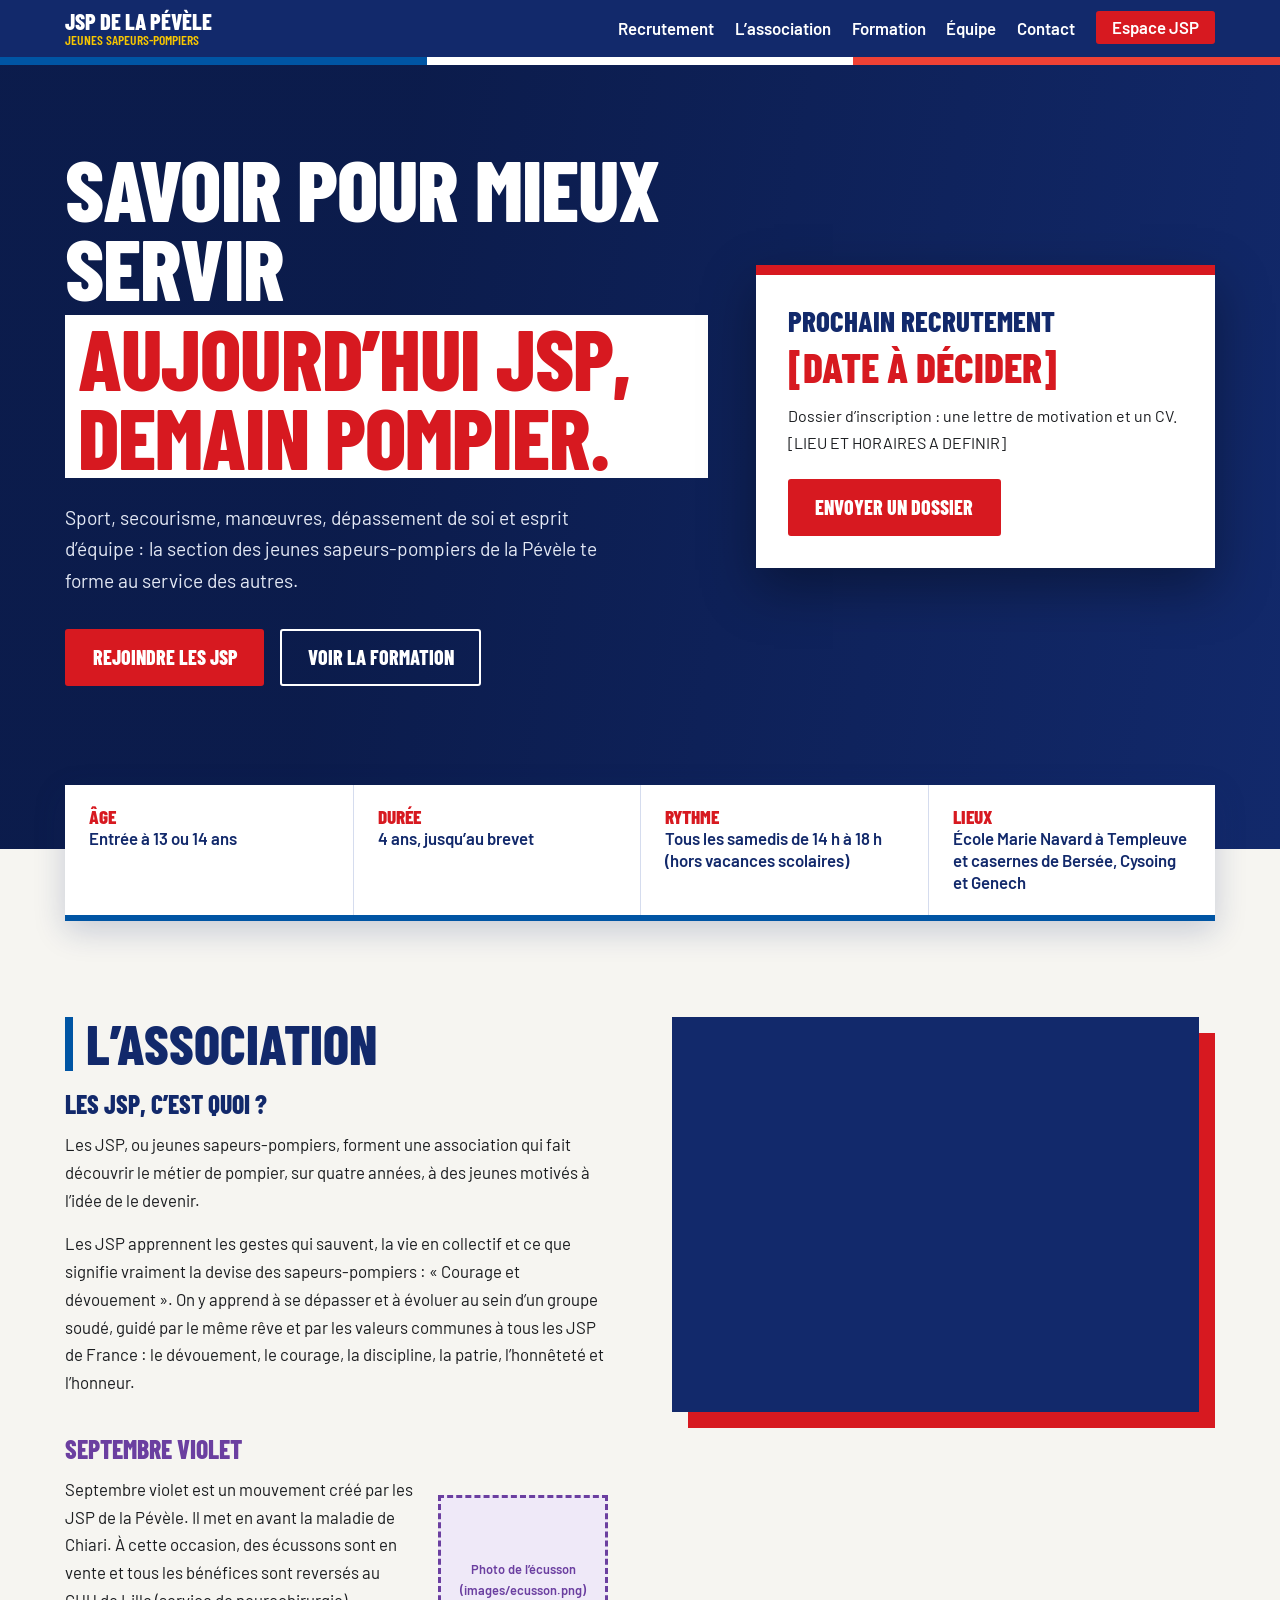
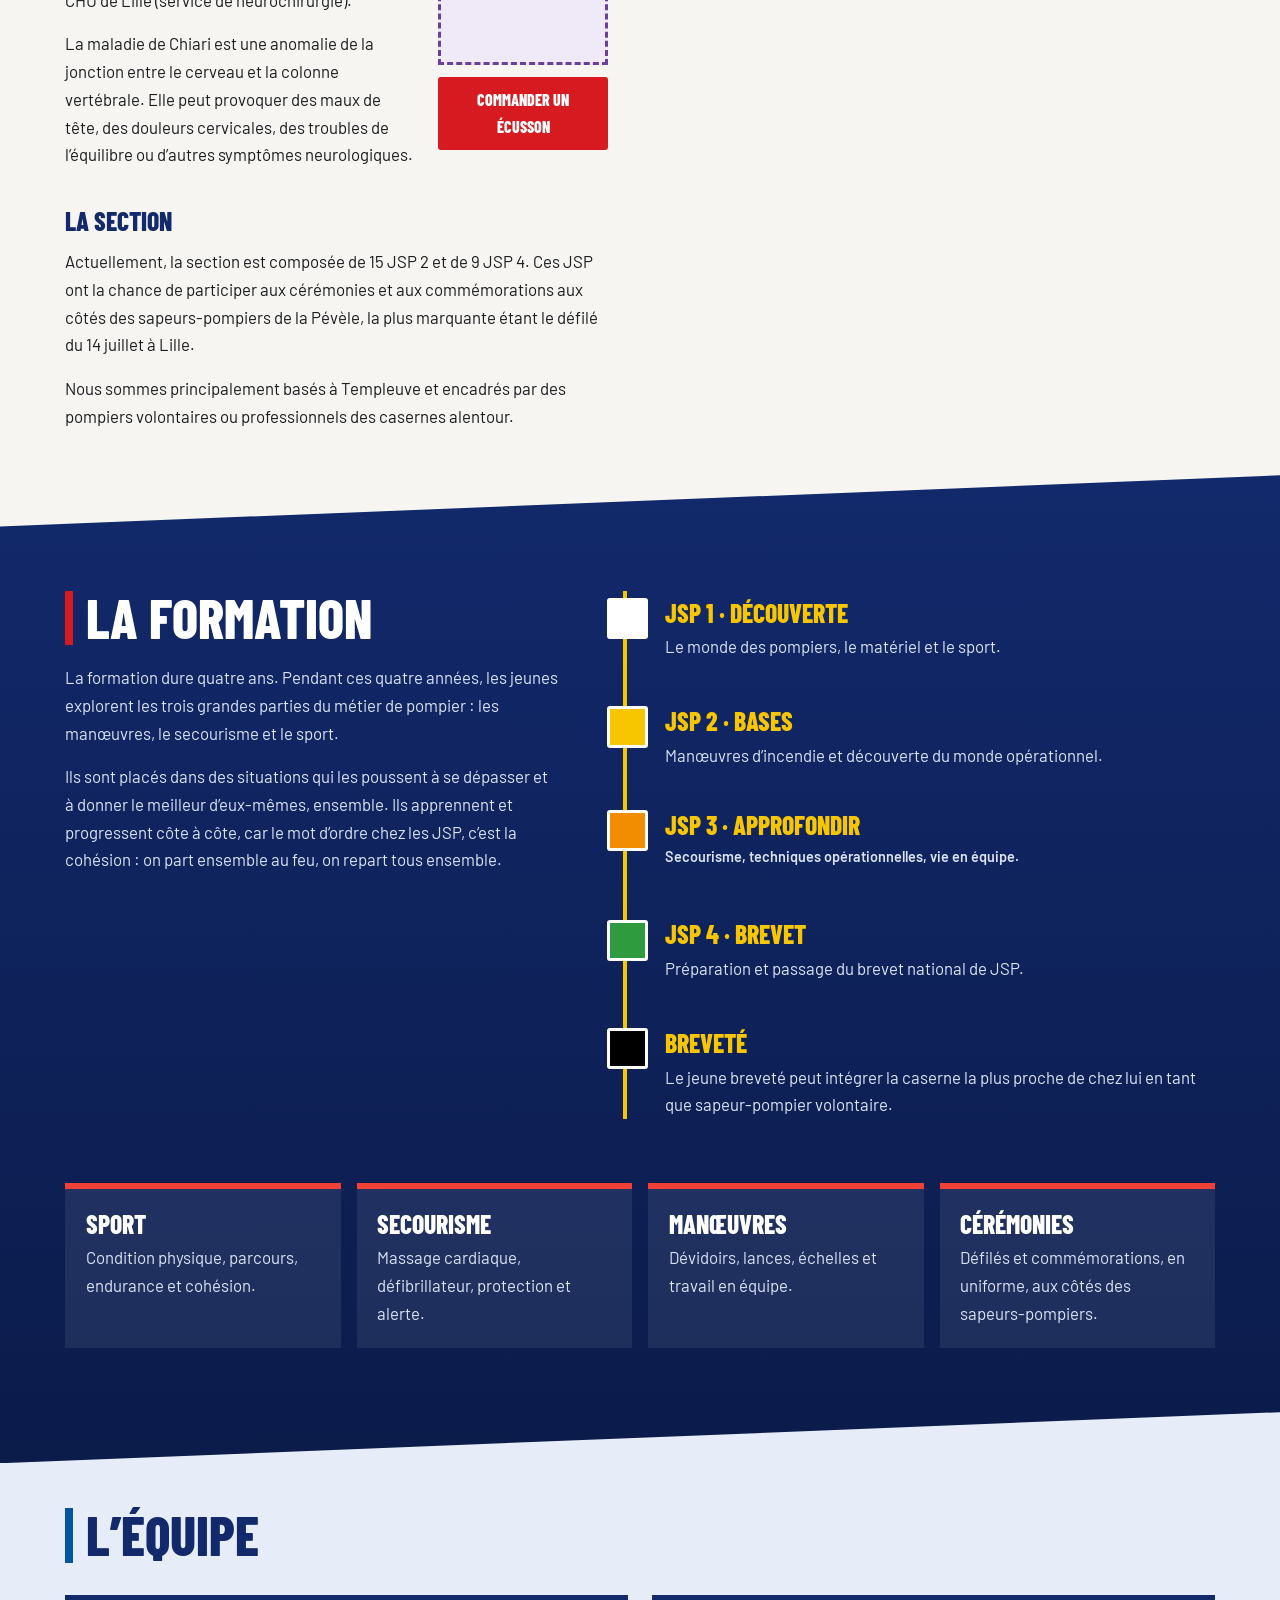
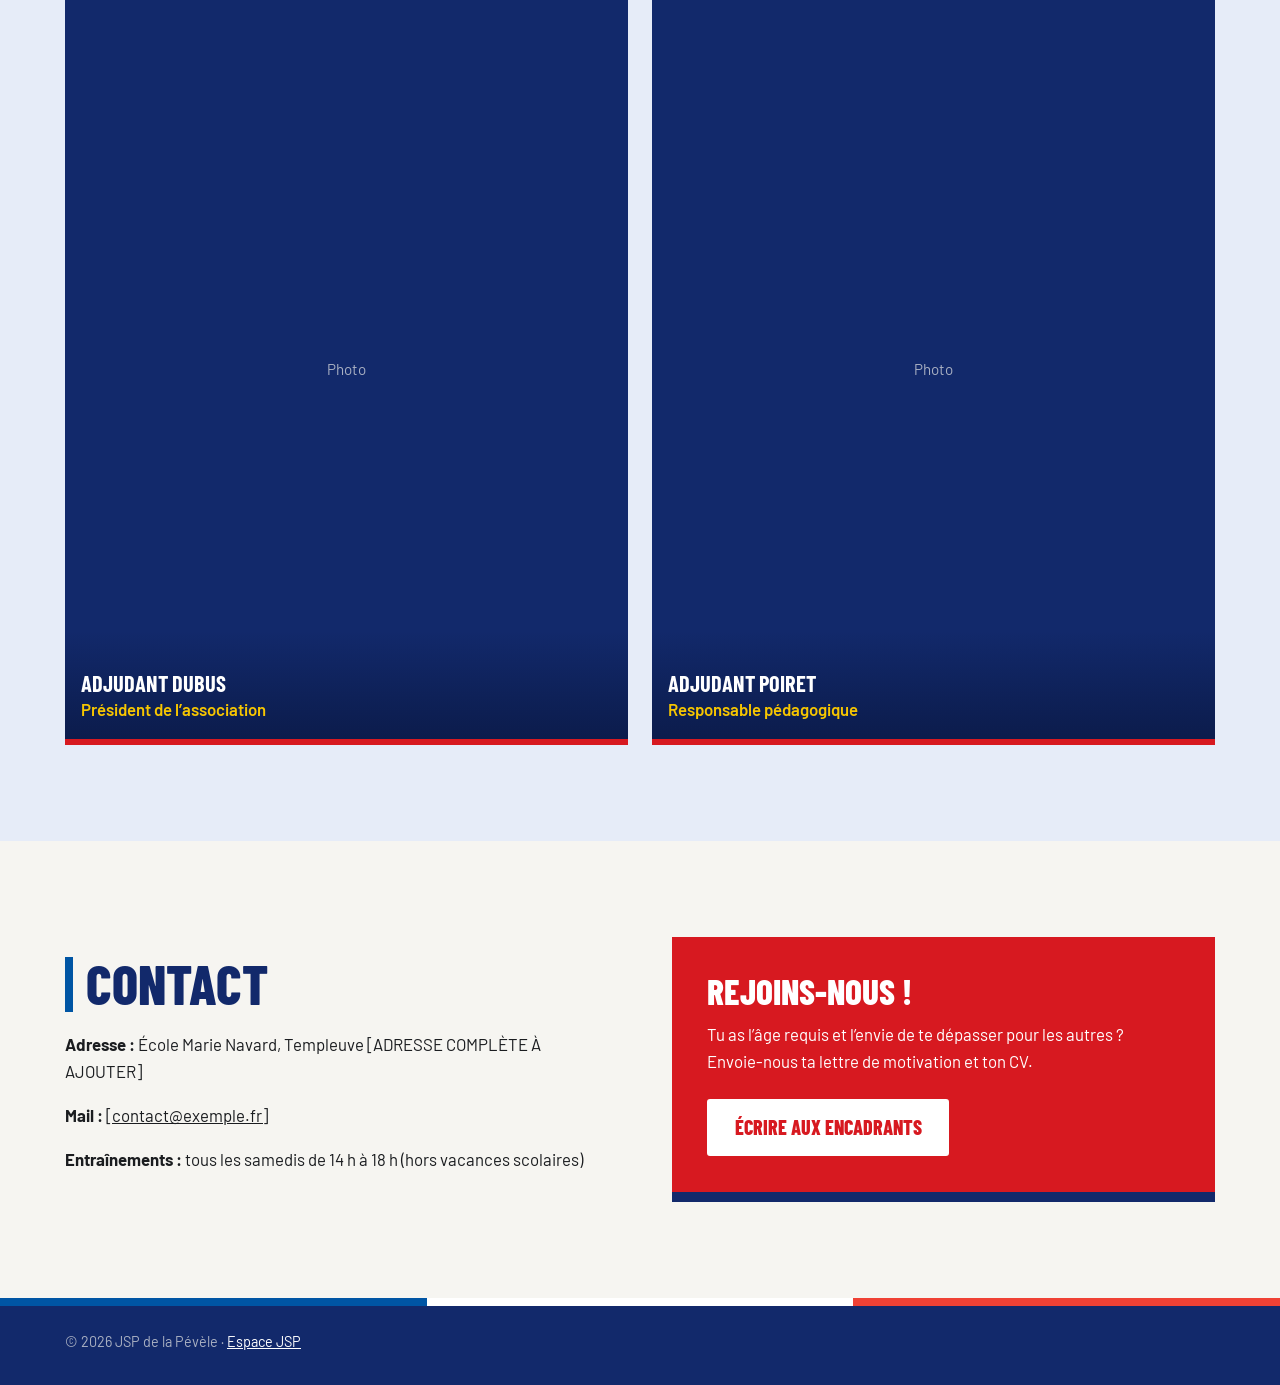
==== commit 4080fd75: "Add files via upload" ====
--- a/index.html
+++ b/index.html
@@ -4,16 +4,20 @@
   Dans ton dépôt GitHub, tout se range comme ça :
     index.html ............. cette page (page publique)
     style.css .............. les couleurs et la mise en page
-    espace-jsp.html ........ l'espace JSP CHIFFRÉ (fabriqué par outil-chiffrement.html, ne pas le modifier à la main)
+    espace-jsp.html ........ l'espace JSP CHIFFRÉ (fabriqué par l'éditeur, ne pas le modifier à la main)
     images/ ................ TOUTES les photos du site (publiques, visibles par tout le monde) :
         logo.png ........... le logo (de préférence sur fond transparent)
         hero.jpg ........... la grande photo horizontale du haut de la page d'accueil
         asso.jpg ........... la photo de la section « L'association »
         ecusson.png ........ l'écusson Septembre violet (section « L'association »)
-        membre1.jpg à membre4.jpg ... les photos des membres de l'équipe (format portrait)
+        membre1.jpg, membre2.jpg ... photos de secours de l'équipe (inutiles si tu gères l'équipe depuis l'espace JSP)
+    config.js .............. fabriqué par configurer-espace-jsp.html : il donne à cette page l'adresse du serveur pour afficher l'équipe
+    configurer-espace-jsp.html  à ouvrir UNE FOIS : il explique comment créer le serveur Google gratuit, puis fabrique espace-jsp.html.
+                            Ensuite devoirs, événements et PDF se modifient directement sur le site (bouton « Mode encadrant », code 456).
+    editeur-espace-jsp.html  ancienne méthode, sans Google (code 456) : fabrique espace-jsp.html avec les devoirs et PDF dedans.
     prive/ ................. sur TON ordinateur uniquement (jamais publié) :
-        espace-jsp.html .... la version en clair de l'espace JSP (celle que tu modifies)
-        docs/ .............. les PDF de l'espace JSP (reglement.pdf, secourisme.pdf...)
+        serveur-google.gs ... le code du serveur Google (la page configurer-espace-jsp.html le contient déjà)
+        les fichiers « source » .. versions lisibles du code des outils (inutile de les ouvrir)
   Les noms de fichiers doivent être écrits exactement pareil, avec les mêmes majuscules et la même extension.
 -->
 <html lang="fr"> <!-- Début de la page ; lang="fr" = en français -->
@@ -33,7 +37,7 @@
 <header class="entete"> <!-- Barre bleue du haut, avec bande tricolore dessous -->
   <div class="wrap"> <!-- Conteneur centré -->
     <a class="marque" href="#haut"> <!-- Logo + nom : un clic remonte en haut -->
-      <img src="images/logo.png" alt="" onerror="this.style.display='none'"> <!-- Ton logo (images/logo.png) ; caché s'il n'existe pas encore -->
+      <img src="images/logo.png" alt="" onerror="if(this.dataset.essai){this.style.display='none'}else{this.dataset.essai=1;this.src='logo.png'}"> <!-- Ton logo (images/logo.png) ; si le fichier est introuvable on essaie logo.png à la racine, sinon l'image est cachée -->
       <span>JSP de la Pévèle<small>Jeunes sapeurs-pompiers</small></span> <!-- Nom de l'asso et sous-titre en petit jaune -->
     </a> <!-- Fin du lien logo + nom -->
     <nav aria-label="Navigation principale"> <!-- Zone de navigation -->
@@ -53,7 +57,8 @@
 
   <div class="hero"> <!-- Grand écran d'accueil avec la photo de fond. NOTE PHOTO : mets ta grande photo horizontale dans le dossier images/ sous le nom hero.jpg (pour changer le nom, modifie la ligne « .hero » dans style.css) -->
     <div class="wrap"> <!-- Conteneur centré : deux colonnes (texte / carte) -->
-      <div> <!-- Colonne de gauche : titre et boutons -->
+      <div> <!-- Colonne de gauche : logo, titre et boutons -->
+        <img class="logo-hero" src="images/logo.png" alt="Logo des JSP de la Pévèle" onerror="if(this.dataset.essai){this.style.display='none'}else{this.dataset.essai=1;this.src='logo.png'}"> <!-- Grand logo en haut de l'intro. NOTE : c'est le fichier images/logo.png ; si le fichier est introuvable on essaie logo.png à la racine, sinon l'image est cachée -->
         <h1>Savoir pour mieux servir <span>Aujourd’hui JSP, demain pompier.</span></h1> <!-- Gros titre ; le span met la 2e partie en rouge sur blanc -->
         <p>Sport, secourisme, manœuvres, dépassement de soi et esprit d’équipe : la section des jeunes sapeurs-pompiers de la Pévèle te forme au service des autres.</p> <!-- Phrase d'accroche -->
         <div class="boutons"> <!-- Groupe de deux boutons -->
@@ -64,7 +69,7 @@
       <aside class="carte-recrut" id="recrutement"> <!-- Colonne de droite : carte blanche du prochain recrutement -->
         <h2>Prochain recrutement</h2> <!-- Titre de la carte -->
         <p class="date">[DATE À DÉCIDER]</p> <!-- Date en grand : remplace le texte entre crochets quand elle sera connue -->
-        <p>Dossier d’inscription : une lettre de motivation et un CV. [LIEU ET HORAIRES]</p> <!-- Ce qu'il faut savoir pour candidater -->
+        <p>Dossier d’inscription : une lettre de motivation et un CV. [LIEU ET HORAIRES A DEFINIR]</p> <!-- Ce qu'il faut savoir pour candidater -->
         <a class="btn" href="#contact">Envoyer un dossier</a> <!-- Bouton qui descend vers le contact -->
       </aside> <!-- Fin de la carte -->
     </div> <!-- Fin du conteneur -->
@@ -93,7 +98,10 @@
             <p>La maladie de Chiari est une anomalie de la jonction entre le cerveau et la colonne vertébrale. Elle peut provoquer des maux de tête, des douleurs cervicales, des troubles de l’équilibre ou d’autres symptômes neurologiques.</p> <!-- Explication de la maladie -->
           </div> <!-- Fin de la colonne de texte -->
           <figure> <!-- Colonne de droite : l'écusson et le lien pour en commander -->
-            <img src="images/ecusson.png" alt="Écusson Septembre violet" onerror="this.style.display='none'"> <!-- NOTE PHOTO : mets l'image de l'écusson dans le dossier images/ sous le nom ecusson.png ; cachée tant qu'elle n'existe pas -->
+            <div class="cadre-ecusson"> <!-- Cadre violet réservé à la photo de l'écusson -->
+              <img src="images/ecusson.png" alt="Écusson Septembre violet" onerror="this.remove()"> <!-- NOTE PHOTO : mets la photo de l'écusson dans le dossier images/ sous le nom ecusson.png ; si elle n'existe pas, cette ligne disparaît et le texte du cadre s'affiche -->
+              <span>Photo de l’écusson<br>(images/ecusson.png)</span> <!-- Texte affiché tant que la photo n'est pas là ; il disparaît tout seul quand la photo existe -->
+            </div> <!-- Fin du cadre de l'écusson -->
             <a class="btn" href="#contact">Commander un écusson</a> <!-- Bouton de commande. NOTE : remplace #contact par le lien de commande, par exemple https://... -->
           </figure> <!-- Fin de la colonne de l'écusson -->
         </div> <!-- Fin du bloc Septembre violet -->
@@ -102,7 +110,7 @@
         <p>Actuellement, la section est composée de 15 JSP 2 et de 9 JSP 4. Ces JSP ont la chance de participer aux cérémonies et aux commémorations aux côtés des sapeurs-pompiers de la Pévèle, la plus marquante étant le défilé du 14 juillet à Lille.</p> <!-- Premier paragraphe : effectifs et cérémonies -->
         <p>Nous sommes principalement basés à Templeuve et encadrés par des pompiers volontaires ou professionnels des casernes alentour.</p> <!-- Deuxième paragraphe : lieu et encadrement -->
       </div> <!-- Fin de la colonne de texte -->
-      <div class="photo decale" style="background-image:url(images/asso.jpg)">Photo de l’association (images/asso.jpg)</div> <!-- NOTE PHOTO : mets ta photo dans le dossier images/ sous le nom asso.jpg ; un bloc rouge est décalé derrière ; le texte s'affiche tant qu'il n'y a pas de photo -->
+      <div class="photo decale" style="background-image:url(images/asso.jpg)"></div> <!-- NOTE PHOTO : mets ta photo dans le dossier images/ sous le nom asso.jpg ; un bloc rouge est décalé derrière ; le texte s'affiche tant qu'il n'y a pas de photo -->
     </div> <!-- Fin des deux colonnes -->
   </section> <!-- Fin de la présentation -->
 
@@ -115,11 +123,11 @@
           <p>Ils sont placés dans des situations qui les poussent à se dépasser et à donner le meilleur d’eux-mêmes, ensemble. Ils apprennent et progressent côte à côte, car le mot d’ordre chez les JSP, c’est la cohésion : on part ensemble au feu, on repart tous ensemble.</p> <!-- Deuxième paragraphe -->
         </div> <!-- Fin de la colonne de gauche -->
         <ol class="chrono"> <!-- Frise verticale : un carré de la couleur du grade est ajouté devant chaque ligne par le CSS -->
-          <li><span class="grade">Carré blanc</span><h3>JSP 1 · Découverte</h3><p>Le monde des pompiers, le matériel et le sport.</p></li> <!-- Grade 1 : blanc -->
-          <li><span class="grade">Carré jaune</span><h3>JSP 2 · Bases</h3><p>Manœuvres d’incendie et découverte du monde opérationnel.</p></li> <!-- Grade 2 : jaune -->
-          <li><span class="grade">Carré orange</span><h3>JSP 3 · Approfondir</h3><p>Secourisme, techniques opérationnelles, vie en équipe.</p></li> <!-- Grade 3 : orange -->
-          <li><span class="grade">Carré vert</span><h3>JSP 4 · Brevet</h3><p>Préparation et passage du brevet national de JSP.</p></li> <!-- Grade 4 : vert -->
-          <li><span class="grade">Carré noir</span><h3>Breveté</h3><p>Le jeune breveté peut intégrer la caserne la plus proche de chez lui en tant que sapeur-pompier volontaire.</p></li> <!-- Grade 5 : noir -->
+          <li><span class="grade"></span><h3>JSP 1 · Découverte</h3><p>Le monde des pompiers, le matériel et le sport.</p></li> <!-- Grade 1 : blanc -->
+          <li><span class="grade"></span><h3>JSP 2 · Bases</h3><p>Manœuvres d’incendie et découverte du monde opérationnel.</p></li> <!-- Grade 2 : jaune -->
+          <li><span class="grade"><span><h3>JSP 3 · Approfondir</h3><p>Secourisme, techniques opérationnelles, vie en équipe.</p></li> <!-- Grade 3 : orange -->
+          <li><span class="grade"></span><h3>JSP 4 · Brevet</h3><p>Préparation et passage du brevet national de JSP.</p></li> <!-- Grade 4 : vert -->
+          <li><span class="grade"></span><h3>Breveté</h3><p>Le jeune breveté peut intégrer la caserne la plus proche de chez lui en tant que sapeur-pompier volontaire.</p></li> <!-- Grade 5 : noir -->
         </ol> <!-- Fin de la frise -->
       </div> <!-- Fin de la grille -->
       <div class="activites"> <!-- Les 4 activités en tuiles -->
@@ -134,11 +142,9 @@
   <section class="fond-bleu-clair" id="equipe"> <!-- Section sur fond bleu pâle : l'équipe -->
     <div class="wrap"> <!-- Conteneur centré -->
       <h2>L’équipe</h2> <!-- Titre -->
-      <div class="equipe"> <!-- Grille des membres -->
-        <figure class="membre"><div class="photo" style="background-image:url(images/membre1.jpg)">Photo</div><figcaption><strong>Adjudant Dubus</strong><span>Président de l’association</span></figcaption></figure> <!-- Membre 1 : photo avec nom et rôle posés dessus. NOTE PHOTO : mets la photo dans images/ sous le nom membre1.jpg (format portrait) -->
-        <figure class="membre"><div class="photo" style="background-image:url(images/membre2.jpg)">Photo</div><figcaption><strong>Adjudant Poiret</strong><span>Responsable pédagogique</span></figcaption></figure> <!-- Membre 2 : photo images/membre2.jpg -->
-        <figure class="membre"><div class="photo" style="background-image:url(images/membre3.jpg)">Photo</div><figcaption><strong>[Prénom NOM]</strong><span>Encadrant</span></figcaption></figure> <!-- Membre 3 : photo images/membre3.jpg -->
-        <figure class="membre"><div class="photo" style="background-image:url(images/membre4.jpg)">Photo</div><figcaption><strong>[Prénom NOM]</strong><span>Encadrant</span></figcaption></figure> <!-- Membre 4 : photo images/membre4.jpg ; pour ajouter un membre, copie-colle une ligne et change le nom de la photo -->
+      <div class="equipe" id="equipe-liste"> <!-- Grille des membres. Si le serveur Google est configuré, elle est remplie automatiquement avec l'équipe modifiée depuis l'espace JSP (mode encadrant) ; sinon on garde les deux personnes écrites ci-dessous. -->
+        <figure class="membre"><div class="photo" style="background-image:url(images/membre1.jpg)">Photo</div><figcaption><strong>Adjudant Dubus</strong><span>Président de l’association</span></figcaption></figure> <!-- Membre 1 (version de secours). NOTE PHOTO : mets la photo dans images/ sous le nom membre1.jpg (format portrait) -->
+        <figure class="membre"><div class="photo" style="background-image:url(images/membre2.jpg)">Photo</div><figcaption><strong>Adjudant Poiret</strong><span>Responsable pédagogique</span></figcaption></figure> <!-- Membre 2 (version de secours) : photo images/membre2.jpg -->
       </div> <!-- Fin de la grille -->
     </div> <!-- Fin du conteneur -->
   </section> <!-- Fin de l'équipe -->
@@ -165,5 +171,32 @@
   <div class="wrap">© 2026 JSP de la Pévèle · <a href="espace-jsp.html">Espace JSP</a></div> <!-- Copyright + lien vers l'espace privé -->
 </footer> <!-- Fin du pied de page -->
 
+<script src="config.js"></script> <!-- Adresse du serveur Google, fabriquée par configurer-espace-jsp.html. Si ce fichier n'existe pas, la page garde l'équipe écrite plus haut. -->
+<script> // Début du programme qui affiche l'équipe enregistrée sur le serveur Google
+(function () { // on enferme le programme dans une fonction
+  if (!window.JSP_API) { return; } // pas de serveur configuré : on garde l'équipe écrite dans la page
+  const sep = window.JSP_API.indexOf('?') === -1 ? '?' : '&'; // séparateur d'adresse
+  fetch(window.JSP_API + sep + 't=' + Date.now()) // demande l'équipe au serveur (le « t » évite d'afficher une vieille copie)
+    .then(function (r) { return r.json(); }) // lit la réponse
+    .then(function (d) { // quand elle arrive
+      if (!d.ok || !Array.isArray(d.equipe)) { return; } // réponse inattendue : on garde l'équipe écrite dans la page
+      const zone = document.getElementById('equipe-liste'); // la grille des membres
+      zone.textContent = ''; // on la vide
+      if (!d.equipe.length) { const p = document.createElement('p'); p.textContent = 'L’équipe sera présentée prochainement.'; zone.appendChild(p); return; } // équipe vide : petit message
+      d.equipe.forEach(function (m) { // pour chaque personne
+        const fig = document.createElement('figure'); fig.className = 'membre'; // sa carte
+        const ph = document.createElement('div'); ph.className = 'photo'; // le cadre de sa photo
+        if (m.photo) { ph.style.backgroundImage = 'url("' + m.photo + '")'; } // sa photo, si elle en a une
+        else { ph.classList.add('initiales'); ph.textContent = String(m.nom || '?').trim().split(/\s+/).slice(0, 2).map(function (x) { return x.charAt(0).toUpperCase(); }).join(''); } // sinon ses initiales
+        const cap = document.createElement('figcaption'); // la légende
+        const nom = document.createElement('strong'); nom.textContent = m.nom; // son nom
+        const role = document.createElement('span'); role.textContent = m.role || ''; // son rôle
+        cap.appendChild(nom); cap.appendChild(role); fig.appendChild(ph); fig.appendChild(cap); zone.appendChild(fig); // assemble et ajoute à la grille
+      }); // fin de la boucle
+    }) // fin du traitement de la réponse
+    .catch(function () { }); // en cas de problème de connexion, on garde l'équipe écrite dans la page
+})(); // fin et lancement
+</script> <!-- Fin du programme -->
+
 </body> <!-- Fin de la partie visible -->
 </html> <!-- Fin de la page -->
--- a/style.css
+++ b/style.css
@@ -167,13 +167,19 @@
   align-items:center; /* centré verticalement */
   color:#fff; /* texte blanc */
   background:linear-gradient(100deg,rgba(11,27,74,.95) 30%,rgba(18,41,107,.5)),url(images/hero.jpg) center/cover no-repeat,var(--bleu); /* voile bleu foncé, puis photo images/hero.jpg, puis bleu uni si la photo manque */
-  padding-block:5rem 8rem; /* espace en haut et en bas (le bas laisse la place au bandeau « L'essentiel ») */
+  padding-block:3.5rem 8rem; /* espace en haut et en bas (le bas laisse la place au bandeau « L'essentiel ») */
 }
 .hero .wrap{ /* le contenu du hero */
   display:grid; /* grille à deux colonnes */
   grid-template-columns:1.4fr 1fr; /* colonne texte plus large que la colonne carte */
   gap:3rem; /* espace entre les colonnes */
   align-items:center; /* centrées verticalement */
+}
+.logo-hero{ /* le grand logo en haut de la page d'accueil */
+  height:clamp(90px,11vw,130px); /* hauteur adaptée à la taille de l'écran (assez petit pour que le titre reste visible) */
+  width:auto; /* largeur proportionnelle */
+  margin-bottom:1.2rem; /* espace entre le logo et le titre */
+  filter:drop-shadow(0 4px 12px rgba(0,0,0,.45)); /* ombre douce pour bien détacher le logo du fond bleu */
 }
 .hero h1{ /* le gros titre */
   font-family:var(--titre); /* police des titres */
@@ -338,6 +344,31 @@
   width:100%; /* prend toute la largeur de la colonne */
   height:auto; /* hauteur proportionnelle */
 }
+.cadre-ecusson{ /* le cadre réservé à la photo de l'écusson */
+  aspect-ratio:1; /* carré */
+  background:#EFE9F8; /* fond violet très pâle */
+  border:3px dashed #6B3FA0; /* bordure violette en pointillés : on voit qu'il manque une photo */
+  display:grid; /* grille pour centrer le contenu... */
+  place-items:center; /* ...au milieu du cadre */
+  text-align:center; /* texte centré */
+  padding:1rem; /* espace intérieur, pour que le texte ne touche pas les bords */
+  color:#6B3FA0; /* texte violet */
+  font-size:.8rem; /* petit texte */
+  font-weight:600; /* semi-gras */
+}
+.cadre-ecusson img{ /* la photo de l'écusson, quand elle existe */
+  width:100%; /* remplit la largeur du cadre */
+  height:100%; /* remplit la hauteur du cadre */
+  object-fit:contain; /* l'écusson est entier, sans être déformé ni coupé */
+}
+.cadre-ecusson img+span{ /* le texte qui suit la photo */
+  display:none; /* caché dès que la photo est là */
+}
+.cadre-ecusson:has(img){ /* le cadre quand la photo est présente */
+  border:0; /* plus de bordure en pointillés */
+  background:none; /* plus de fond violet */
+  padding:0; /* la photo occupe tout le cadre */
+}
 .violet .btn{ /* le bouton « Commander un écusson » */
   margin-top:.8rem; /* espace au-dessus du bouton */
   font-size:1rem; /* texte plus petit */
@@ -591,6 +622,32 @@
   margin-bottom:1.5rem; /* espace entre deux lignes */
   box-shadow:0 2px 8px rgba(18,41,107,.12); /* ombre légère bleutée */
 }
+.bandeau-espace{ /* le bandeau du haut de l'Espace JSP : logo + titre */
+  display:flex; /* logo et texte côte à côte */
+  align-items:center; /* centrés verticalement */
+  gap:1.5rem; /* espace entre le logo et le texte */
+  flex-wrap:wrap; /* le texte passe sous le logo si l'écran est étroit */
+  max-width:900px; /* même largeur que les blocs en dessous */
+  margin-bottom:3.5rem; /* espace avant le bloc des devoirs */
+  padding-bottom:2rem; /* espace avant le trait de séparation */
+  border-bottom:6px solid var(--france-bleu); /* trait bleu de séparation */
+}
+.bandeau-espace img{ /* le logo du bandeau */
+  height:clamp(90px,12vw,130px); /* hauteur adaptée à l'écran */
+  width:auto; /* largeur proportionnelle */
+}
+.bandeau-espace h1{ /* le titre « Espace JSP » */
+  font-family:var(--titre); /* police des titres */
+  font-weight:800; /* très gras */
+  text-transform:uppercase; /* majuscules */
+  font-size:clamp(2.2rem,5vw,3.4rem); /* grande taille adaptée à l'écran */
+  line-height:1; /* lignes serrées */
+  color:var(--bleu); /* bleu pompier */
+}
+.bandeau-espace p{ /* la phrase sous le titre */
+  color:#4A4F5E; /* gris foncé */
+  margin-top:.4rem; /* petit espace sous le titre */
+}
 .contenu .bloc{ /* un bloc dans la zone de contenu de l'Espace JSP */
   max-width:900px; /* largeur limitée pour que les lignes restent lisibles */
 }
@@ -600,6 +657,11 @@
 .intro{ /* la phrase d'introduction sous chaque titre */
   color:#4A4F5E; /* gris foncé */
   margin-bottom:2rem; /* espace avant la liste */
+}
+.vide{ /* le message « Aucun devoir pour le moment », etc. */
+  color:#4A4F5E; /* gris foncé */
+  font-style:italic; /* en italique */
+  margin-bottom:1.5rem; /* espace sous le message */
 }
 .ligne p+p{ /* un paragraphe qui suit un autre dans une ligne */
   margin-top:.4rem; /* petit espace entre les deux */
@@ -637,6 +699,17 @@
   display:grid; /* grille */
   grid-template-columns:repeat(auto-fill,minmax(210px,1fr)); /* colonnes d'au moins 210 px */
   gap:1.5rem; /* espace entre documents */
+}
+.fichiers li{ /* un document : la tuile, puis les boutons du mode encadrant en dessous */
+  display:flex; /* éléments empilés */
+  flex-direction:column; /* de haut en bas */
+  gap:.5rem; /* petit espace entre la tuile et les boutons */
+}
+.fichiers li a{ /* la tuile du document */
+  flex:1; /* occupe toute la hauteur disponible */
+}
+.fichiers .actions{ /* les boutons Renommer / Supprimer sous une tuile */
+  margin-left:0; /* alignés à gauche, sous la tuile */
 }
 .fichiers a{ /* un document cliquable */
   display:block; /* occupe toute la tuile */
@@ -664,6 +737,260 @@
   border-bottom-color:var(--feu); /* le trait devient rouge */
 }
 
+/* ---------- 11 bis. MODE ENCADRANT (modifier l'espace JSP directement sur le site) ---------- */
+.admin-only{ /* tout ce qui n'est visible qu'en mode encadrant */
+  display:none; /* caché par défaut */
+}
+body.admin .admin-only{ /* quand le mode encadrant est actif */
+  display:block; /* on l'affiche */
+}
+body.admin .actions.admin-only{ /* les boutons Modifier / Supprimer en mode encadrant */
+  display:flex; /* côte à côte */
+}
+.lateral .bas{ /* les boutons tout en bas du menu vertical */
+  margin-top:auto; /* poussés en bas */
+  display:flex; /* empilés */
+  flex-direction:column; /* de haut en bas */
+  gap:.8rem; /* espace entre les boutons */
+}
+.lateral .bas .retour{ /* le bouton « Retour au site » dans ce bloc */
+  margin-top:0; /* plus besoin d'être poussé en bas */
+}
+.actions{ /* boutons Modifier / Supprimer d'un élément */
+  margin-left:auto; /* poussés à droite de la ligne */
+  align-self:center; /* centrés verticalement */
+  gap:.5rem; /* espace entre les boutons */
+  flex-wrap:wrap; /* retour à la ligne si manque de place */
+}
+.actions button{ /* un petit bouton d'action */
+  background:var(--bleu); /* fond bleu pompier */
+  color:#fff; /* texte blanc */
+  border:0; /* pas de bordure */
+  padding:.4rem .9rem; /* espace intérieur */
+  font-weight:700; /* gras */
+  border-radius:3px; /* coins légèrement arrondis */
+  cursor:pointer; /* main au survol */
+}
+.actions button.danger{ /* le bouton Supprimer */
+  background:var(--feu-fonce); /* rouge foncé */
+}
+.etiquette-admin{ /* l'étiquette « Mode encadrant activé » */
+  display:inline-block; /* taille du texte */
+  background:var(--reflet); /* fond jaune */
+  color:var(--texte-sombre); /* texte sombre */
+  font-weight:700; /* gras */
+  padding:.15rem .7rem; /* espace intérieur */
+  margin-right:.5rem; /* espace avant la phrase */
+}
+.admin-form{ /* un formulaire d'ajout */
+  background:#fff; /* fond blanc */
+  border:3px dashed var(--france-bleu); /* bordure bleue en pointillés : on voit que c'est un outil */
+  padding:1.4rem 1.6rem; /* espace intérieur */
+  margin-top:2rem; /* espace au-dessus */
+}
+.admin-form h3{ /* titre du formulaire */
+  color:var(--bleu); /* bleu pompier */
+}
+.admin-form label{ /* étiquette d'une case */
+  display:block; /* sur sa propre ligne */
+  font-weight:600; /* semi-gras */
+  margin:.8rem 0 .2rem; /* espace autour */
+}
+.admin-form input,.admin-form textarea{ /* cases de saisie */
+  width:100%; /* toute la largeur */
+  padding:.6rem; /* espace intérieur */
+  font:inherit; /* même police que le site */
+  border:2px solid #B9C3DD; /* bordure bleutée */
+  border-radius:4px; /* coins arrondis */
+}
+.admin-form textarea{ /* grande case de texte */
+  min-height:5rem; /* hauteur minimale */
+  resize:vertical; /* on peut l'agrandir vers le bas */
+}
+.admin-form .rangee{ /* deux cases côte à côte */
+  display:grid; /* grille */
+  grid-template-columns:1fr 1fr; /* deux colonnes égales */
+  gap:1rem; /* espace entre les colonnes */
+}
+.admin-form .btn{ /* boutons du formulaire */
+  margin:1.2rem .6rem 0 0; /* espace au-dessus et à droite */
+  font-size:1.1rem; /* taille du texte */
+  cursor:pointer; /* main au survol */
+}
+.mini-photo{ /* la petite photo d'une personne dans la liste de l'équipe (mode encadrant) */
+  flex:0 0 auto; /* garde sa taille */
+  width:64px; /* largeur */
+  aspect-ratio:3/4; /* format portrait */
+  background:var(--bleu) center/cover no-repeat; /* fond bleu, la photo remplit le cadre */
+  color:rgba(255,255,255,.6); /* couleur des initiales */
+  font-family:var(--titre); /* police des titres */
+  font-weight:800; /* très gras */
+  font-size:1.6rem; /* taille des initiales */
+  display:grid; /* grille pour centrer... */
+  place-items:center; /* ...les initiales */
+  align-self:center; /* centrée dans la ligne */
+}
+.apercu-photo{ /* l'aperçu de la photo choisie dans le formulaire */
+  width:120px; /* largeur */
+  aspect-ratio:3/4; /* format portrait */
+  object-fit:cover; /* la photo remplit le cadre sans être déformée */
+  margin-top:.8rem; /* espace au-dessus */
+}
+.admin-form input[type=checkbox]{ /* la case « Retirer la photo » */
+  width:auto; /* taille normale d'une case à cocher */
+  margin-right:.5rem; /* espace avant le texte */
+}
+.membre .photo.initiales{ /* l'équipe de la page d'accueil quand une personne n'a pas de photo */
+  font-family:var(--titre); /* police des titres */
+  font-weight:800; /* très gras */
+  font-size:3.4rem; /* grandes initiales */
+  color:rgba(255,255,255,.35); /* discrètes */
+}
+.avertissement{ /* encadré d'avertissement (par exemple : pas de document confidentiel) */
+  background:#FFF4D6; /* fond jaune pâle */
+  border-left:6px solid #F28C00; /* barre orange à gauche */
+  padding:.9rem 1.1rem; /* espace intérieur */
+  margin:.8rem 0 1rem; /* espace autour */
+  color:#5A3A00; /* texte brun foncé, bien lisible sur le jaune */
+  font-weight:600; /* semi-gras */
+  line-height:1.5; /* lignes un peu serrées */
+}
+.avertissement strong{ /* la première phrase de l'avertissement */
+  display:block; /* sur sa propre ligne */
+  margin-bottom:.3rem; /* petit espace dessous */
+}
+.etat-espace{ /* le panneau « État de l'espace » (mode encadrant) */
+  max-width:900px; /* même largeur que les autres blocs */
+  margin-bottom:4rem; /* espace avant le bloc des devoirs */
+}
+.compteurs{ /* la rangée de compteurs */
+  display:grid; /* grille */
+  grid-template-columns:repeat(auto-fit,minmax(150px,1fr)); /* autant de colonnes que possible */
+  gap:1rem; /* espace entre les compteurs */
+  margin:1rem 0; /* espace autour */
+}
+.compteur{ /* un compteur */
+  background:#fff; /* fond blanc */
+  border-top:6px solid var(--france-bleu); /* trait bleu au-dessus */
+  padding:.8rem 1rem; /* espace intérieur */
+  box-shadow:0 2px 8px rgba(18,41,107,.12); /* ombre légère */
+}
+.compteur strong{ /* le chiffre */
+  display:block; /* sur sa propre ligne */
+  font-family:var(--titre); /* police des titres */
+  font-size:2.4rem; /* grand */
+  line-height:1; /* lignes serrées */
+  color:var(--bleu); /* bleu pompier */
+}
+.compteur span{ /* le nom du compteur */
+  font-weight:700; /* gras */
+  display:block; /* sur sa propre ligne */
+}
+.compteur small{ /* le détail (« sur 200 ») */
+  color:#4A4F5E; /* gris foncé */
+}
+.compteur.proche{ /* compteur proche de la limite */
+  border-top-color:#F28C00; /* trait orange */
+}
+.compteur.proche strong{ /* son chiffre */
+  color:#B45F00; /* orange foncé */
+}
+.compteur.limite{ /* compteur à la limite */
+  border-top-color:var(--feu); /* trait rouge */
+}
+.compteur.limite strong{ /* son chiffre */
+  color:var(--feu); /* rouge */
+}
+.avertissement.rouge{ /* avertissement grave (limite atteinte) */
+  background:#FDE3E3; /* fond rose pâle */
+  border-left-color:var(--feu); /* barre rouge */
+  color:#7A0C10; /* texte rouge foncé */
+}
+.avertissement.conseil{ /* simple conseil (pas un problème) */
+  background:#E6ECF8; /* fond bleu pâle */
+  border-left-color:var(--france-bleu); /* barre bleue */
+  color:var(--bleu-fonce); /* texte bleu foncé */
+  font-weight:400; /* texte normal */
+}
+.btn-petit{ /* petit bouton d'action dans un avertissement */
+  background:var(--bleu); /* fond bleu pompier */
+  color:#fff; /* texte blanc */
+  border:0; /* pas de bordure */
+  padding:.35rem .9rem; /* espace intérieur */
+  margin-left:.5rem; /* espace avant le bouton */
+  font-weight:700; /* gras */
+  border-radius:3px; /* coins légèrement arrondis */
+  cursor:pointer; /* main au survol */
+}
+.limites{ /* le bloc repliable « Les limites du site » */
+  background:#fff; /* fond blanc */
+  padding:.8rem 1.2rem; /* espace intérieur */
+  margin-top:1rem; /* espace au-dessus */
+  border-left:6px solid var(--france-bleu); /* barre bleue à gauche */
+}
+.limites summary{ /* le titre cliquable */
+  cursor:pointer; /* main au survol */
+  font-weight:700; /* gras */
+  color:var(--bleu); /* bleu pompier */
+}
+.limites ul{ /* les listes de limites */
+  margin:.4rem 0 .8rem 1.2rem; /* marges */
+}
+.lieu-simple{ /* le lieu du prochain cours : une simple ligne de texte */
+  font-size:1.5rem; /* assez grand pour être lu d'un coup d'œil */
+  font-weight:700; /* gras */
+  color:var(--bleu); /* bleu pompier */
+  margin:.5rem 0 0; /* petit espace au-dessus */
+}
+.msg{ /* ligne de message sous un formulaire */
+  font-weight:600; /* semi-gras */
+  min-height:1.5rem; /* hauteur réservée pour éviter que la page saute */
+  margin-top:.8rem; /* espace au-dessus */
+}
+.msg.ok{ /* message de réussite */
+  color:#1D6B2C; /* vert */
+}
+.msg.erreur{ /* message d'erreur */
+  color:var(--feu); /* rouge */
+}
+.msg.alerte{ /* message d'attente */
+  color:#B45F00; /* orange */
+}
+.modale{ /* la fenêtre qui demande le code encadrant (fond sombre sur toute la page) */
+  position:fixed; /* collée à l'écran */
+  inset:0; /* sur tout l'écran */
+  background:rgba(11,27,74,.85); /* voile bleu foncé */
+  display:grid; /* grille pour centrer la carte... */
+  place-items:center; /* ...au milieu de l'écran */
+  z-index:50; /* passe devant tout */
+}
+.modale[hidden]{ /* la fenêtre quand elle est fermée */
+  display:none; /* totalement cachée */
+}
+.boite-modale{ /* la carte blanche de la fenêtre */
+  background:#fff; /* fond blanc */
+  width:min(400px,92%); /* largeur limitée */
+  padding:2rem; /* espace intérieur */
+  border-top:10px solid var(--feu); /* gros trait rouge au-dessus */
+}
+.boite-modale h2{ /* titre de la fenêtre */
+  font-size:2rem; /* taille */
+  border:0; /* pas de barre à gauche */
+  padding:0; /* pas de retrait */
+}
+.boite-modale input{ /* case du code */
+  width:100%; /* toute la largeur */
+  padding:.8rem; /* espace intérieur */
+  font-size:1.2rem; /* grande saisie */
+  border:2px solid #B9C3DD; /* bordure bleutée */
+  border-radius:4px; /* coins arrondis */
+  margin:.8rem 0 0; /* espace au-dessus */
+}
+.boite-modale .btn{ /* boutons de la fenêtre */
+  margin:1rem .6rem 0 0; /* espace au-dessus et à droite */
+  cursor:pointer; /* main au survol */
+}
+
 /* ---------- 12. TÉLÉPHONE ET TABLETTE ---------- */
 @media (max-width:900px){ /* règles appliquées si l'écran fait 900 px de large ou moins */
   .hero .wrap{ /* contenu du hero */
@@ -681,6 +1008,9 @@
   .deux.haut .photo{ /* photo de la section association */
     position:static; /* ne reste plus collée sur petit écran */
   }
+  .admin-form .rangee{ /* date et heure */
+    grid-template-columns:1fr; /* l'une sous l'autre */
+  }
   .espace{ /* page Espace JSP */
     grid-template-columns:1fr; /* menu au-dessus du contenu */
   }
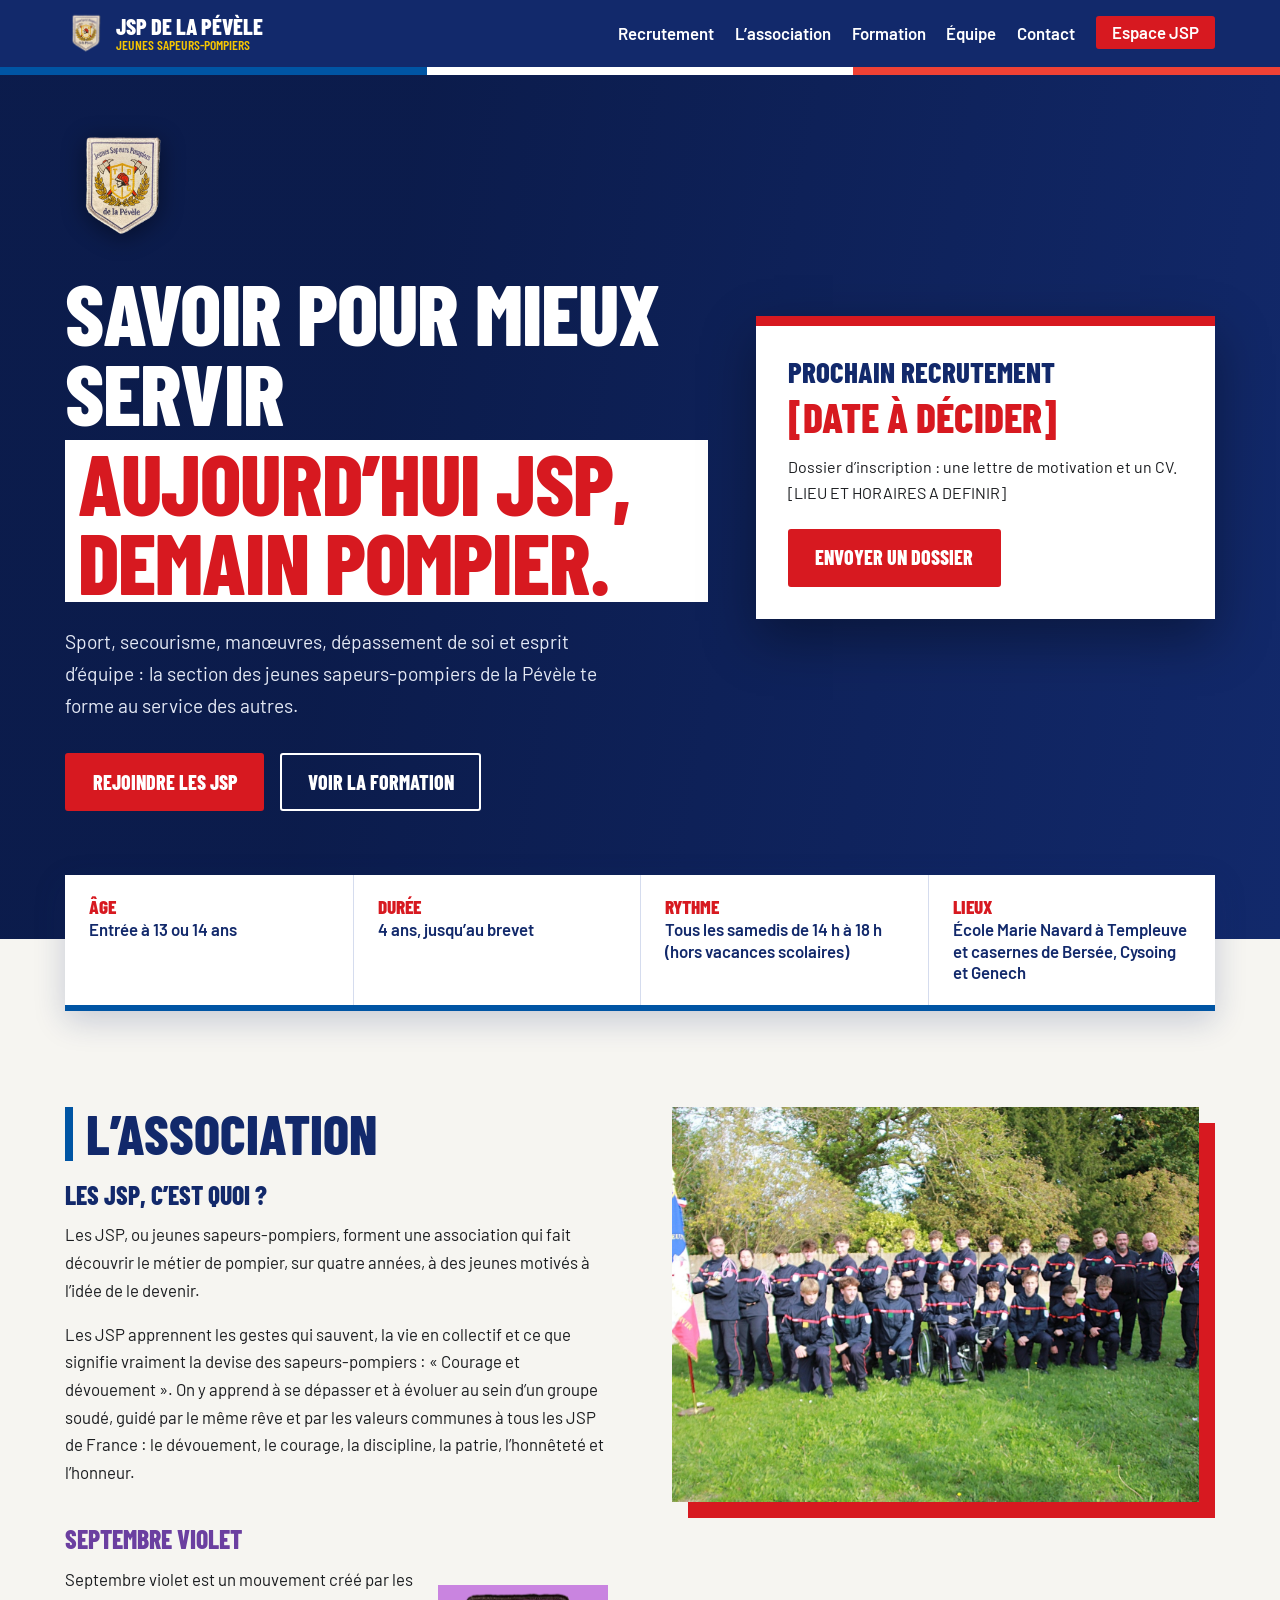
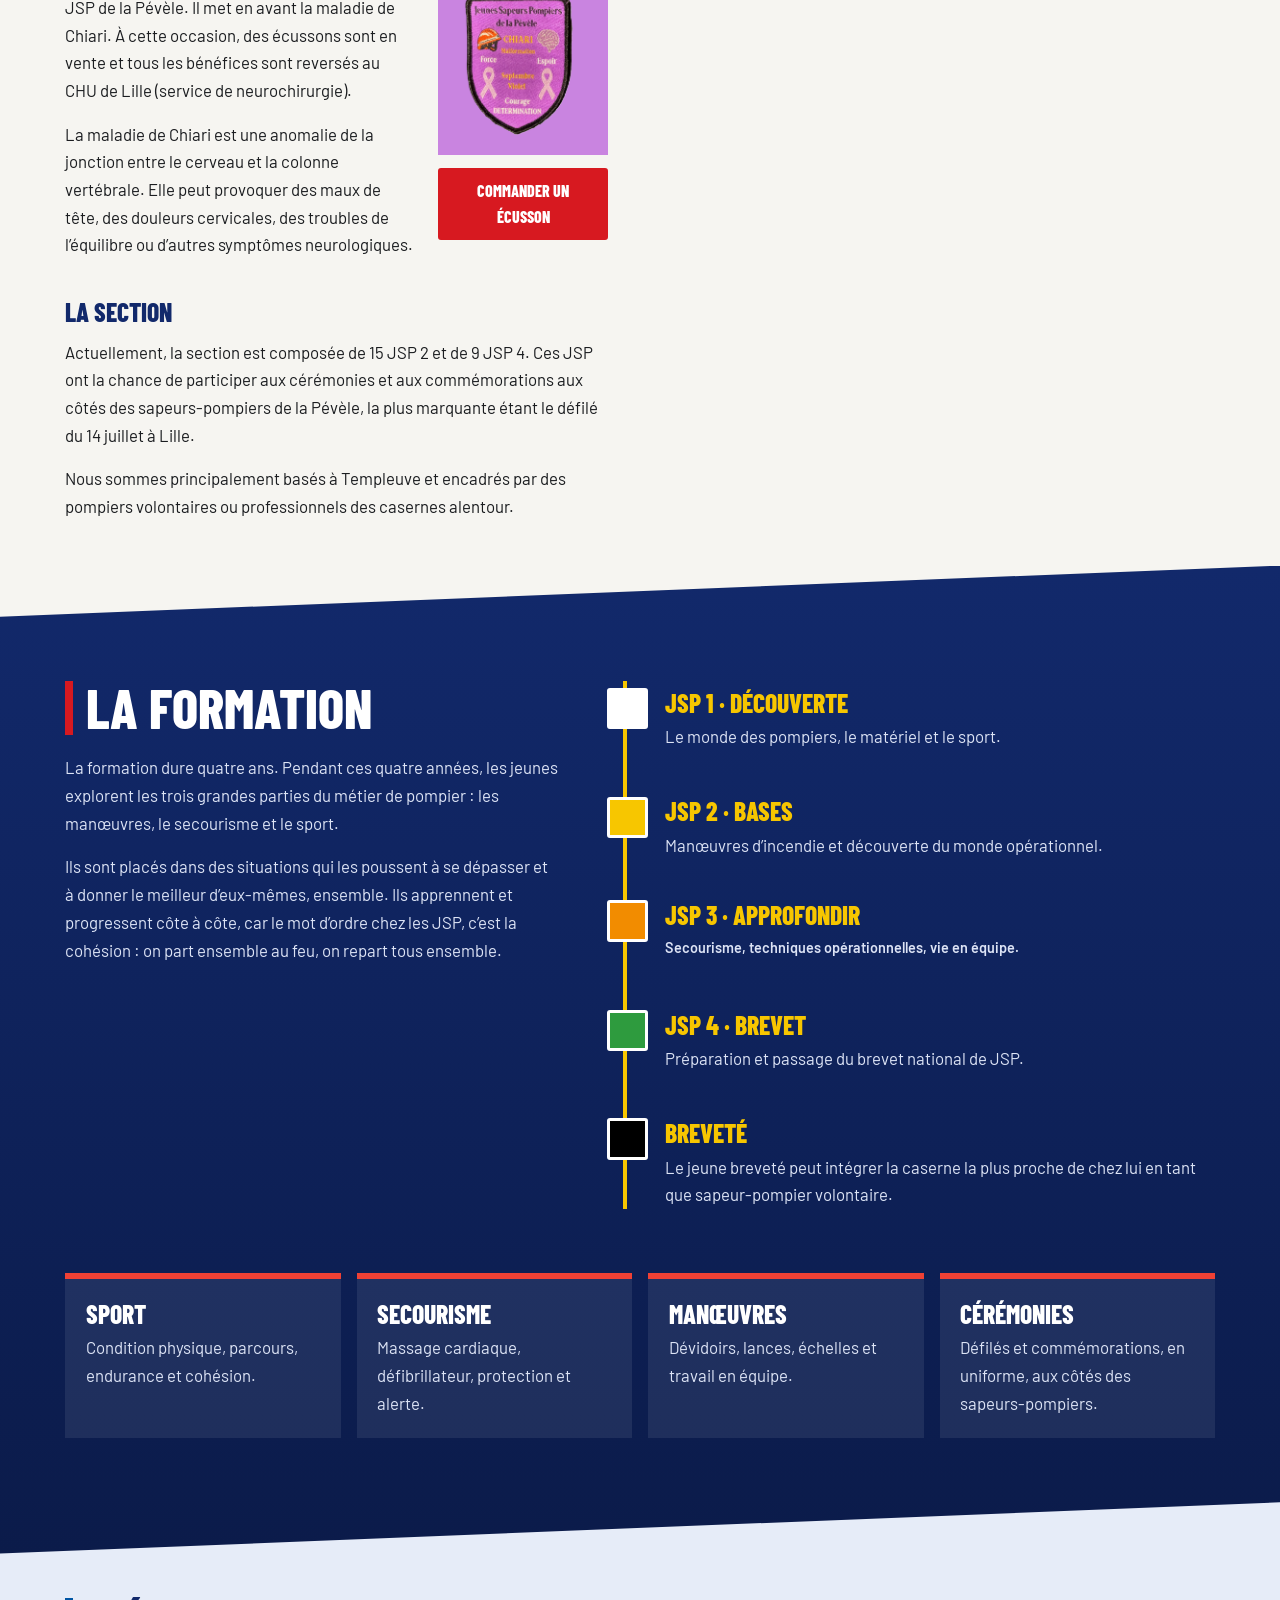
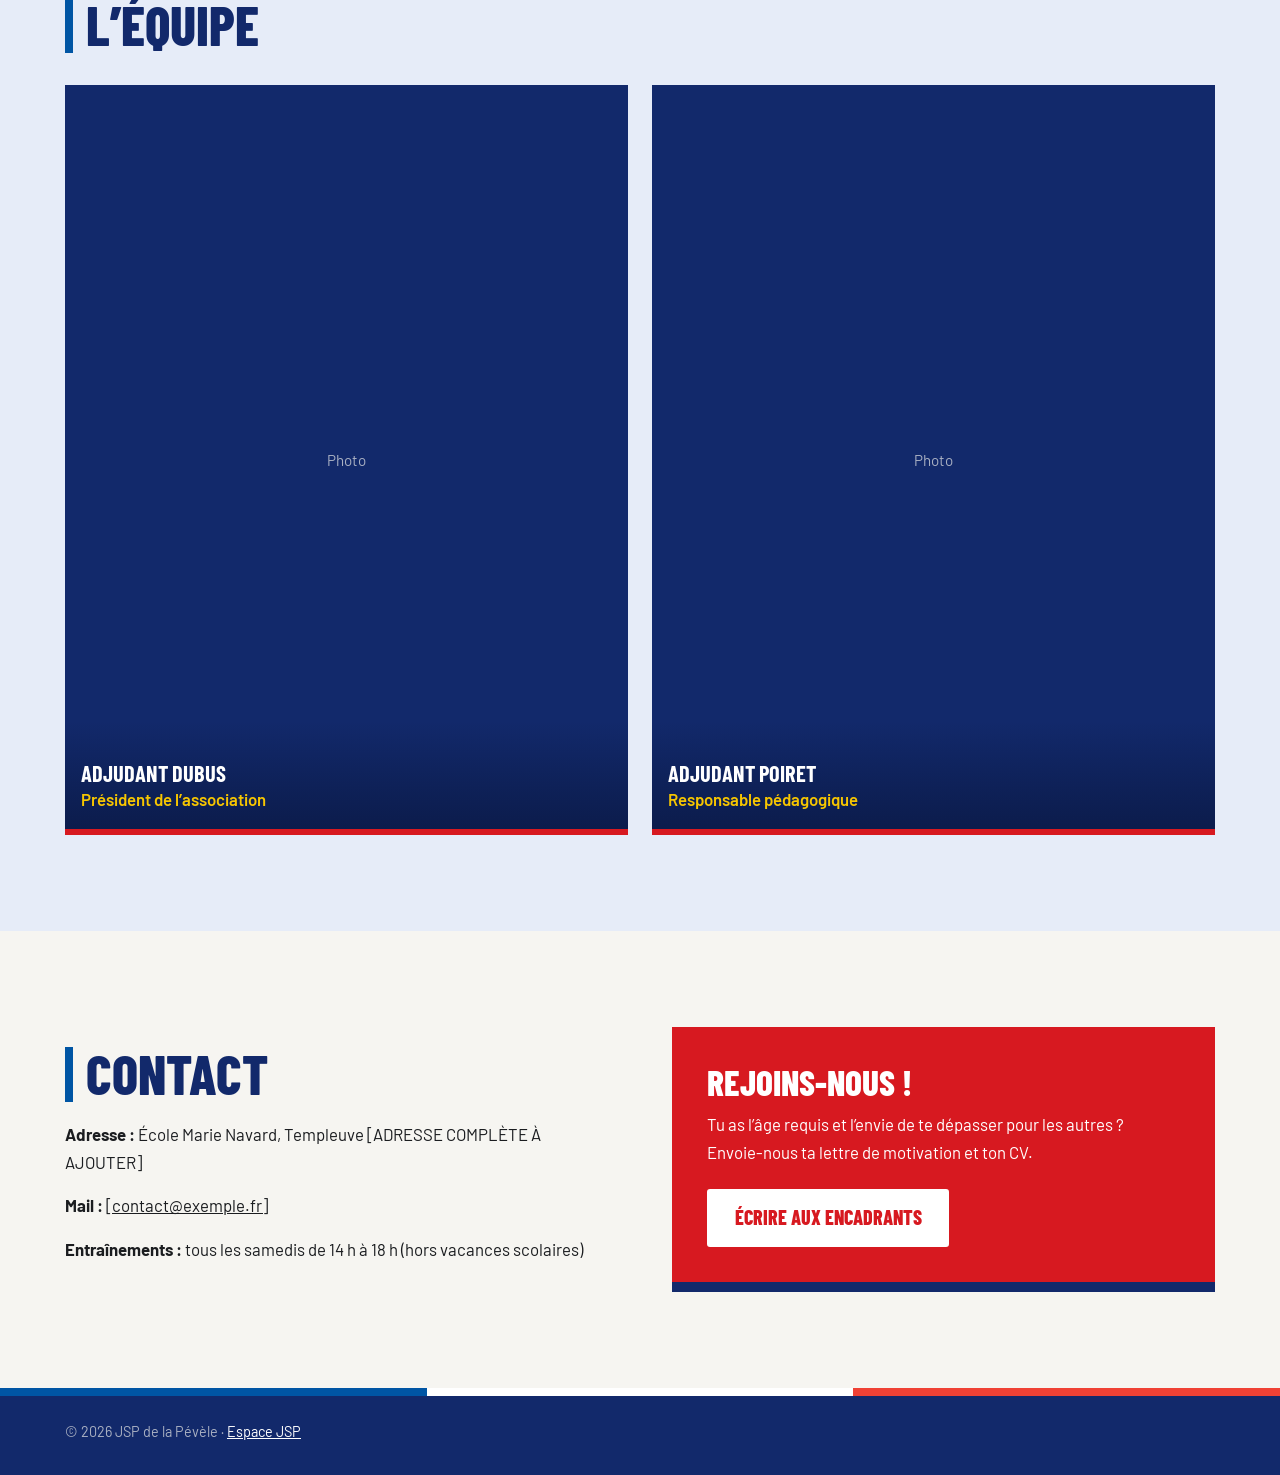
==== commit 3f67584c: "Update index.html" ====
--- a/index.html
+++ b/index.html
@@ -26,7 +26,7 @@
 <meta name="viewport" content="width=device-width, initial-scale=1"> <!-- Adapte la page à la largeur d'un téléphone -->
 <title>JSP de la Pévèle – Jeunes sapeurs-pompiers</title> <!-- Titre de l'onglet et des résultats Google -->
 <meta name="description" content="Section de jeunes sapeurs-pompiers de la Pévèle : formation, recrutement et présentation de l’association."> <!-- Phrase affichée sous le titre dans Google -->
-<link rel="icon" href="images/logo.png"> <!-- Petite icône de l'onglet (ton logo). NOTE : le fichier se trouve dans le dossier images/ et s'appelle logo.png -->
+<link rel="icon" href="logo.png"> <!-- Petite icône de l'onglet (ton logo). NOTE : le fichier se trouve dans le dossier images/ et s'appelle logo.png -->
 <link rel="preconnect" href="https://fonts.googleapis.com"> <!-- Prépare la connexion à Google Fonts -->
 <link rel="preconnect" href="https://fonts.gstatic.com" crossorigin> <!-- Idem pour les fichiers de polices -->
 <link href="https://fonts.googleapis.com/css2?family=Barlow+Condensed:wght@600;800&family=Barlow:wght@400;600&display=swap" rel="stylesheet"> <!-- Charge les polices Barlow Condensed (titres) et Barlow (texte) -->
@@ -37,7 +37,7 @@
 <header class="entete"> <!-- Barre bleue du haut, avec bande tricolore dessous -->
   <div class="wrap"> <!-- Conteneur centré -->
     <a class="marque" href="#haut"> <!-- Logo + nom : un clic remonte en haut -->
-      <img src="images/logo.png" alt="" onerror="if(this.dataset.essai){this.style.display='none'}else{this.dataset.essai=1;this.src='logo.png'}"> <!-- Ton logo (images/logo.png) ; si le fichier est introuvable on essaie logo.png à la racine, sinon l'image est cachée -->
+      <img src="logo.png" alt="" onerror="if(this.dataset.essai){this.style.display='none'}else{this.dataset.essai=1;this.src='logo.png'}"> <!-- Ton logo (images/logo.png) ; si le fichier est introuvable on essaie logo.png à la racine, sinon l'image est cachée -->
       <span>JSP de la Pévèle<small>Jeunes sapeurs-pompiers</small></span> <!-- Nom de l'asso et sous-titre en petit jaune -->
     </a> <!-- Fin du lien logo + nom -->
     <nav aria-label="Navigation principale"> <!-- Zone de navigation -->
@@ -58,7 +58,7 @@
   <div class="hero"> <!-- Grand écran d'accueil avec la photo de fond. NOTE PHOTO : mets ta grande photo horizontale dans le dossier images/ sous le nom hero.jpg (pour changer le nom, modifie la ligne « .hero » dans style.css) -->
     <div class="wrap"> <!-- Conteneur centré : deux colonnes (texte / carte) -->
       <div> <!-- Colonne de gauche : logo, titre et boutons -->
-        <img class="logo-hero" src="images/logo.png" alt="Logo des JSP de la Pévèle" onerror="if(this.dataset.essai){this.style.display='none'}else{this.dataset.essai=1;this.src='logo.png'}"> <!-- Grand logo en haut de l'intro. NOTE : c'est le fichier images/logo.png ; si le fichier est introuvable on essaie logo.png à la racine, sinon l'image est cachée -->
+        <img class="logo-hero" src="logo.png" alt="Logo des JSP de la Pévèle" onerror="if(this.dataset.essai){this.style.display='none'}else{this.dataset.essai=1;this.src='logo.png'}"> <!-- Grand logo en haut de l'intro. NOTE : c'est le fichier images/logo.png ; si le fichier est introuvable on essaie logo.png à la racine, sinon l'image est cachée -->
         <h1>Savoir pour mieux servir <span>Aujourd’hui JSP, demain pompier.</span></h1> <!-- Gros titre ; le span met la 2e partie en rouge sur blanc -->
         <p>Sport, secourisme, manœuvres, dépassement de soi et esprit d’équipe : la section des jeunes sapeurs-pompiers de la Pévèle te forme au service des autres.</p> <!-- Phrase d'accroche -->
         <div class="boutons"> <!-- Groupe de deux boutons -->
@@ -99,7 +99,7 @@
           </div> <!-- Fin de la colonne de texte -->
           <figure> <!-- Colonne de droite : l'écusson et le lien pour en commander -->
             <div class="cadre-ecusson"> <!-- Cadre violet réservé à la photo de l'écusson -->
-              <img src="images/ecusson.png" alt="Écusson Septembre violet" onerror="this.remove()"> <!-- NOTE PHOTO : mets la photo de l'écusson dans le dossier images/ sous le nom ecusson.png ; si elle n'existe pas, cette ligne disparaît et le texte du cadre s'affiche -->
+              <img src="ecusson.png" alt="Écusson Septembre violet" onerror="this.remove()"> <!-- NOTE PHOTO : mets la photo de l'écusson dans le dossier images/ sous le nom ecusson.png ; si elle n'existe pas, cette ligne disparaît et le texte du cadre s'affiche -->
               <span>Photo de l’écusson<br>(images/ecusson.png)</span> <!-- Texte affiché tant que la photo n'est pas là ; il disparaît tout seul quand la photo existe -->
             </div> <!-- Fin du cadre de l'écusson -->
             <a class="btn" href="#contact">Commander un écusson</a> <!-- Bouton de commande. NOTE : remplace #contact par le lien de commande, par exemple https://... -->
@@ -110,7 +110,7 @@
         <p>Actuellement, la section est composée de 15 JSP 2 et de 9 JSP 4. Ces JSP ont la chance de participer aux cérémonies et aux commémorations aux côtés des sapeurs-pompiers de la Pévèle, la plus marquante étant le défilé du 14 juillet à Lille.</p> <!-- Premier paragraphe : effectifs et cérémonies -->
         <p>Nous sommes principalement basés à Templeuve et encadrés par des pompiers volontaires ou professionnels des casernes alentour.</p> <!-- Deuxième paragraphe : lieu et encadrement -->
       </div> <!-- Fin de la colonne de texte -->
-      <div class="photo decale" style="background-image:url(images/asso.jpg)"></div> <!-- NOTE PHOTO : mets ta photo dans le dossier images/ sous le nom asso.jpg ; un bloc rouge est décalé derrière ; le texte s'affiche tant qu'il n'y a pas de photo -->
+      <div class="photo decale" style="background-image:url(asso.jpg)"></div> <!-- NOTE PHOTO : mets ta photo dans le dossier images/ sous le nom asso.jpg ; un bloc rouge est décalé derrière ; le texte s'affiche tant qu'il n'y a pas de photo -->
     </div> <!-- Fin des deux colonnes -->
   </section> <!-- Fin de la présentation -->
 
@@ -143,8 +143,8 @@
     <div class="wrap"> <!-- Conteneur centré -->
       <h2>L’équipe</h2> <!-- Titre -->
       <div class="equipe" id="equipe-liste"> <!-- Grille des membres. Si le serveur Google est configuré, elle est remplie automatiquement avec l'équipe modifiée depuis l'espace JSP (mode encadrant) ; sinon on garde les deux personnes écrites ci-dessous. -->
-        <figure class="membre"><div class="photo" style="background-image:url(images/membre1.jpg)">Photo</div><figcaption><strong>Adjudant Dubus</strong><span>Président de l’association</span></figcaption></figure> <!-- Membre 1 (version de secours). NOTE PHOTO : mets la photo dans images/ sous le nom membre1.jpg (format portrait) -->
-        <figure class="membre"><div class="photo" style="background-image:url(images/membre2.jpg)">Photo</div><figcaption><strong>Adjudant Poiret</strong><span>Responsable pédagogique</span></figcaption></figure> <!-- Membre 2 (version de secours) : photo images/membre2.jpg -->
+        <figure class="membre"><div class="photo" style="background-image:url(membre1.jpg)">Photo</div><figcaption><strong>Adjudant Dubus</strong><span>Président de l’association</span></figcaption></figure> <!-- Membre 1 (version de secours). NOTE PHOTO : mets la photo dans images/ sous le nom membre1.jpg (format portrait) -->
+        <figure class="membre"><div class="photo" style="background-image:url(membre2.jpg)">Photo</div><figcaption><strong>Adjudant Poiret</strong><span>Responsable pédagogique</span></figcaption></figure> <!-- Membre 2 (version de secours) : photo images/membre2.jpg -->
       </div> <!-- Fin de la grille -->
     </div> <!-- Fin du conteneur -->
   </section> <!-- Fin de l'équipe -->
